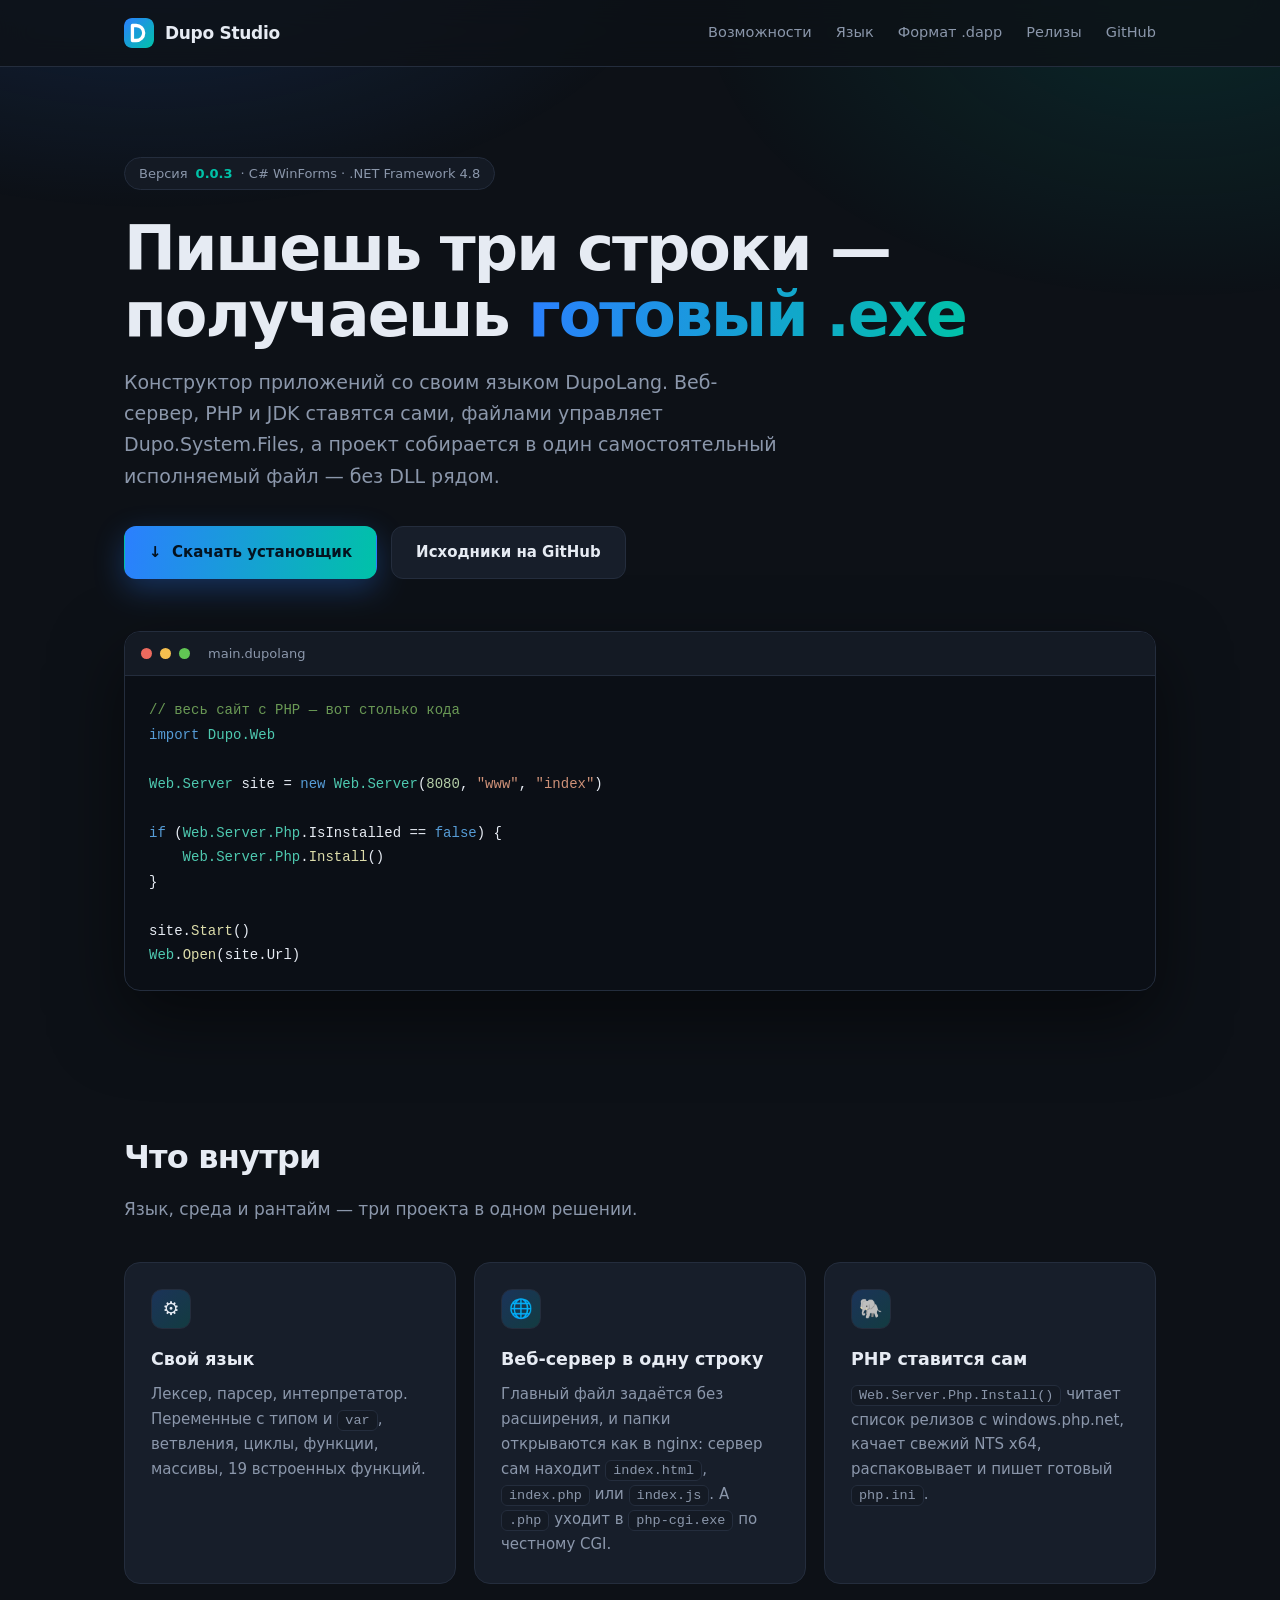
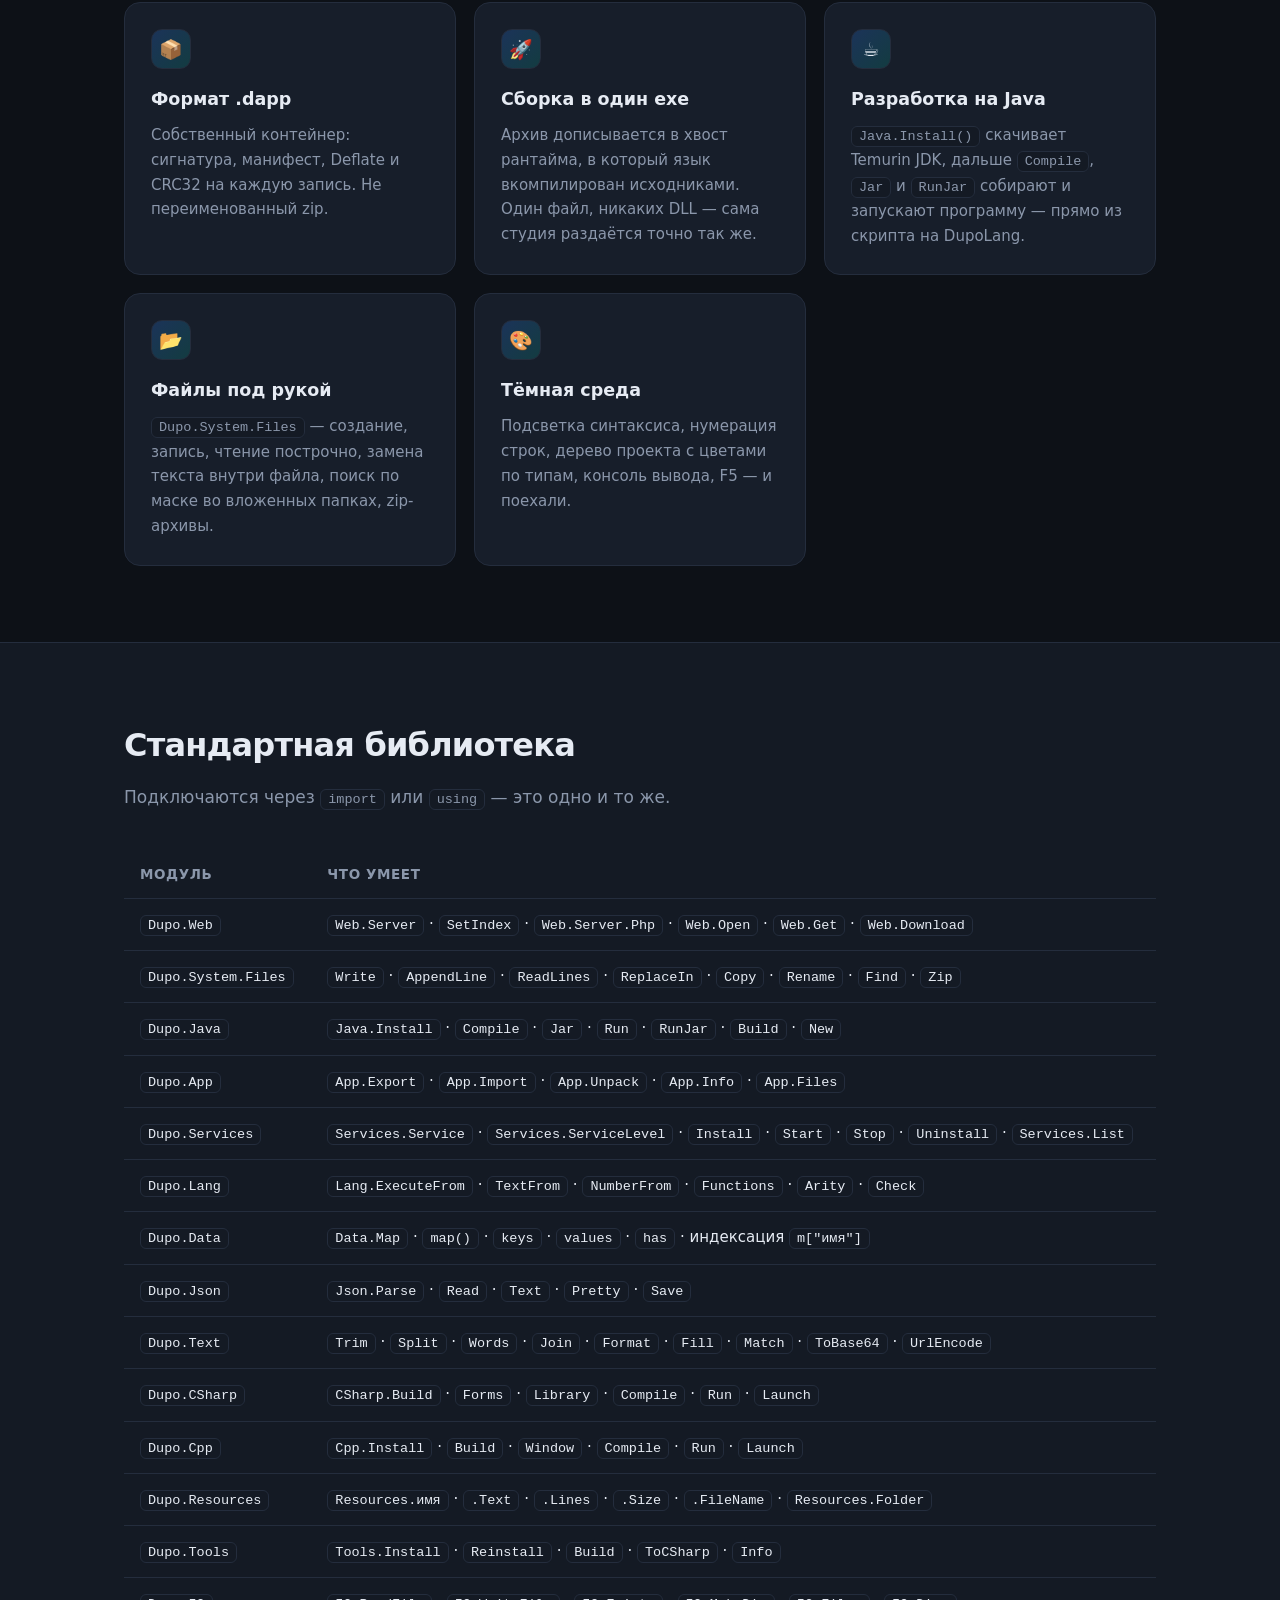
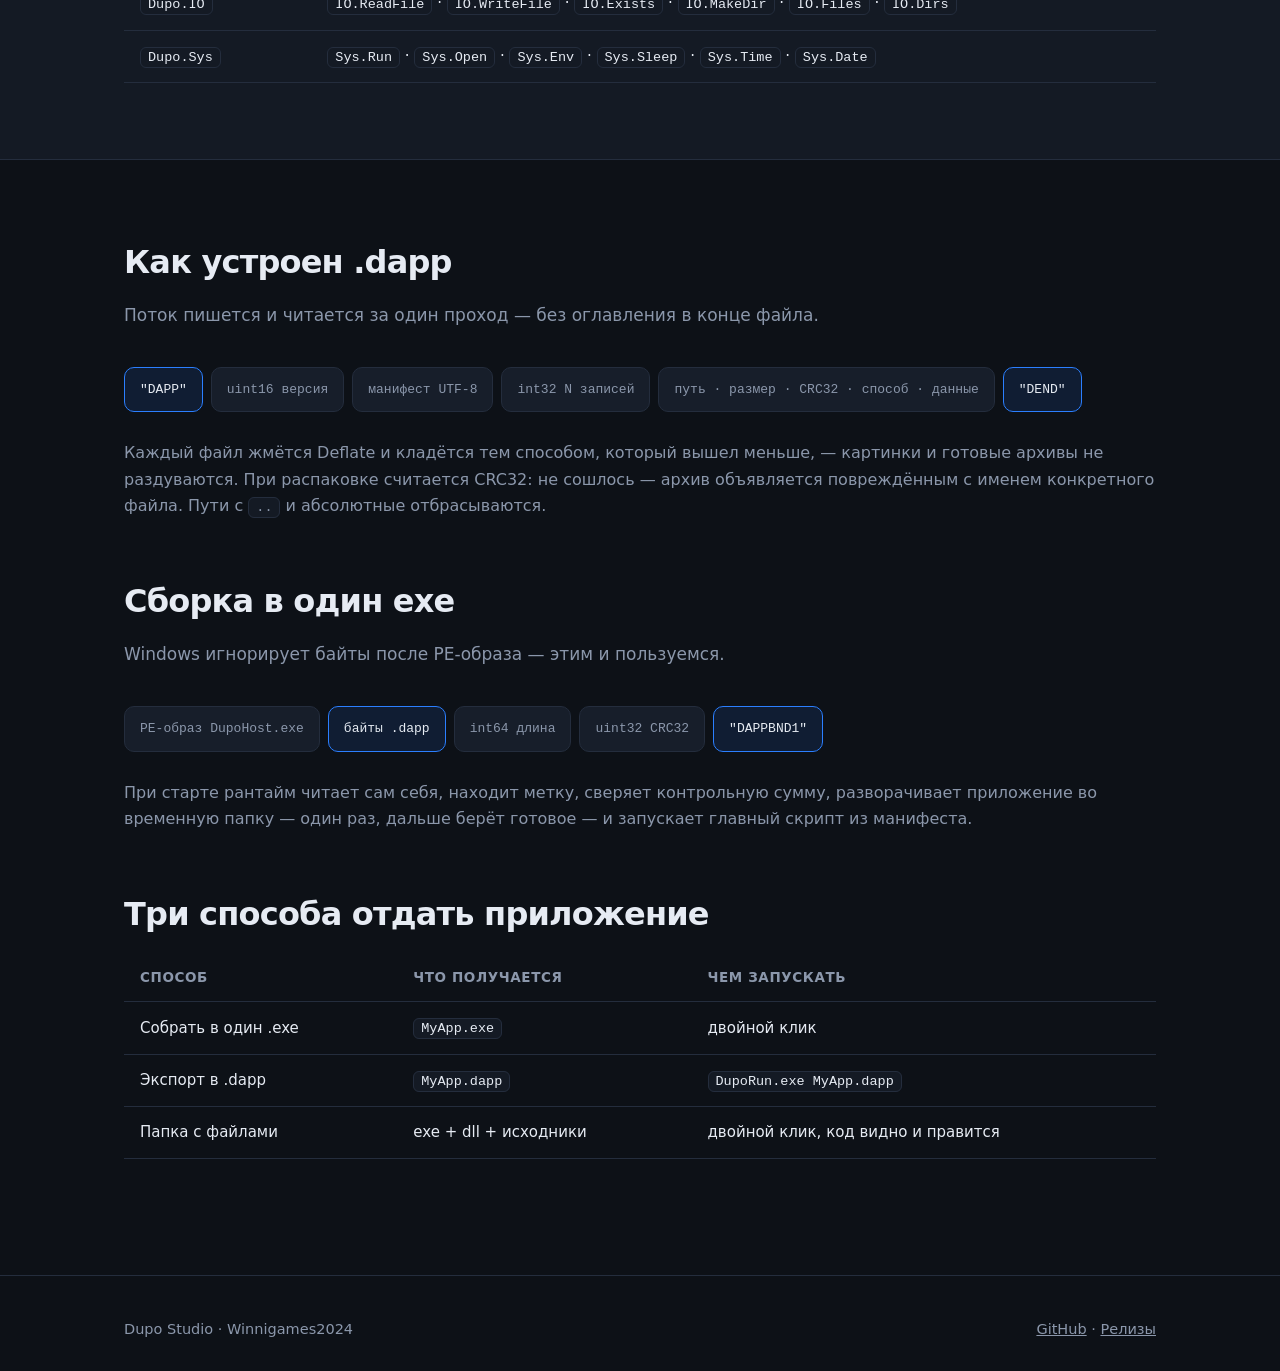
==== docs/index.html @ 5a09fc99 "Версия 0.0.3 Номер поднят во всех проектах, в DupoLang и на сайте, журнал изменений закрыт датой вып" ====
<!DOCTYPE html>
<html lang="ru">
<head>
<meta charset="utf-8">
<meta name="viewport" content="width=device-width, initial-scale=1">
<title>Dupo Studio — конструктор приложений на DupoLang</title>
<meta name="description" content="Dupo Studio — IDE и собственный язык DupoLang: веб-сервер с PHP из коробки, свой формат .dapp и сборка проекта в один exe.">
<link rel="icon" href="assets/logo.svg">
<link rel="stylesheet" href="assets/style.css">
</head>
<body>

<header class="top">
  <div class="wrap">
    <a class="brand" href="index.html" style="text-decoration:none;color:inherit">
      <img src="assets/logo.svg" alt=""> Dupo Studio
    </a>
    <nav>
      <a href="#features">Возможности</a>
      <a href="#lang">Язык</a>
      <a href="#dapp">Формат .dapp</a>
      <a href="releases.html">Релизы</a>
      <a href="https://github.com/Winnigames2024-Original/DupoStudio">GitHub</a>
    </nav>
  </div>
</header>

<div class="hero">
  <div class="wrap">
    <div class="badge">Версия <b>0.0.3</b> · C# WinForms · .NET Framework 4.8</div>
    <h1>Пишешь три строки —<br>получаешь <span class="grad">готовый .exe</span></h1>
    <p class="lead">
      Конструктор приложений со своим языком DupoLang. Веб-сервер, PHP и JDK
      ставятся сами, файлами управляет Dupo.System.Files, а проект собирается
      в один самостоятельный исполняемый файл — без DLL рядом.
    </p>
    <div class="btns">
      <a class="btn primary" href="releases.html">↓&nbsp; Скачать установщик</a>
      <a class="btn ghost" href="https://github.com/Winnigames2024-Original/DupoStudio">Исходники на GitHub</a>
    </div>

    <div class="window">
      <div class="bar">
        <i class="dot r"></i><i class="dot y"></i><i class="dot g"></i>
        <span class="name">main.dupolang</span>
      </div>
<pre><span class="c">// весь сайт с PHP — вот столько кода</span>
<span class="k">import</span> <span class="t">Dupo.Web</span>

<span class="t">Web.Server</span> site = <span class="k">new</span> <span class="t">Web.Server</span>(<span class="n">8080</span>, <span class="s">"www"</span>, <span class="s">"index"</span>)

<span class="k">if</span> (<span class="t">Web.Server.Php</span>.IsInstalled == <span class="k">false</span>) {
    <span class="t">Web.Server.Php</span>.<span class="f">Install</span>()
}

site.<span class="f">Start</span>()
<span class="t">Web</span>.<span class="f">Open</span>(site.Url)</pre>
    </div>
  </div>
</div>

<section id="features">
  <div class="wrap">
    <h2>Что внутри</h2>
    <p class="sub">Язык, среда и рантайм — три проекта в одном решении.</p>

    <div class="grid">
      <div class="card">
        <div class="ico">⚙</div>
        <h3>Свой язык</h3>
        <p>Лексер, парсер, интерпретатор. Переменные с типом и <code>var</code>,
           ветвления, циклы, функции, массивы, 19 встроенных функций.</p>
      </div>
      <div class="card">
        <div class="ico">🌐</div>
        <h3>Веб-сервер в одну строку</h3>
        <p>Главный файл задаётся без расширения, и папки открываются как в nginx:
           сервер сам находит <code>index.html</code>, <code>index.php</code> или
           <code>index.js</code>. А <code>.php</code> уходит в <code>php-cgi.exe</code>
           по честному CGI.</p>
      </div>
      <div class="card">
        <div class="ico">🐘</div>
        <h3>PHP ставится сам</h3>
        <p><code>Web.Server.Php.Install()</code> читает список релизов с windows.php.net,
           качает свежий NTS x64, распаковывает и пишет готовый <code>php.ini</code>.</p>
      </div>
      <div class="card">
        <div class="ico">📦</div>
        <h3>Формат .dapp</h3>
        <p>Собственный контейнер: сигнатура, манифест, Deflate и CRC32 на каждую запись.
           Не переименованный zip.</p>
      </div>
      <div class="card">
        <div class="ico">🚀</div>
        <h3>Сборка в один exe</h3>
        <p>Архив дописывается в хвост рантайма, в который язык вкомпилирован исходниками.
           Один файл, никаких DLL — сама студия раздаётся точно так же.</p>
      </div>
      <div class="card">
        <div class="ico">☕</div>
        <h3>Разработка на Java</h3>
        <p><code>Java.Install()</code> скачивает Temurin JDK, дальше
           <code>Compile</code>, <code>Jar</code> и <code>RunJar</code> собирают
           и запускают программу — прямо из скрипта на DupoLang.</p>
      </div>
      <div class="card">
        <div class="ico">📂</div>
        <h3>Файлы под рукой</h3>
        <p><code>Dupo.System.Files</code> — создание, запись, чтение построчно,
           замена текста внутри файла, поиск по маске во вложенных папках,
           zip-архивы.</p>
      </div>
      <div class="card">
        <div class="ico">🎨</div>
        <h3>Тёмная среда</h3>
        <p>Подсветка синтаксиса, нумерация строк, дерево проекта с цветами по типам,
           консоль вывода, F5 — и поехали.</p>
      </div>
    </div>
  </div>
</section>

<section id="lang" style="background:var(--bg-soft);border-top:1px solid var(--line);border-bottom:1px solid var(--line)">
  <div class="wrap">
    <h2>Стандартная библиотека</h2>
    <p class="sub">Подключаются через <code>import</code> или <code>using</code> — это одно и то же.</p>

    <table>
      <tr><th>Модуль</th><th>Что умеет</th></tr>
      <tr>
        <td><code>Dupo.Web</code></td>
        <td><code>Web.Server</code> · <code>SetIndex</code> · <code>Web.Server.Php</code> · <code>Web.Open</code> ·
            <code>Web.Get</code> · <code>Web.Download</code></td>
      </tr>
      <tr>
        <td><code>Dupo.System.Files</code></td>
        <td><code>Write</code> · <code>AppendLine</code> · <code>ReadLines</code> ·
            <code>ReplaceIn</code> · <code>Copy</code> · <code>Rename</code> ·
            <code>Find</code> · <code>Zip</code></td>
      </tr>
      <tr>
        <td><code>Dupo.Java</code></td>
        <td><code>Java.Install</code> · <code>Compile</code> · <code>Jar</code> ·
            <code>Run</code> · <code>RunJar</code> · <code>Build</code> · <code>New</code></td>
      </tr>
      <tr>
        <td><code>Dupo.App</code></td>
        <td><code>App.Export</code> · <code>App.Import</code> · <code>App.Unpack</code> ·
            <code>App.Info</code> · <code>App.Files</code></td>
      </tr>
      <tr>
        <td><code>Dupo.Services</code></td>
        <td><code>Services.Service</code> · <code>Services.ServiceLevel</code> ·
            <code>Install</code> · <code>Start</code> · <code>Stop</code> ·
            <code>Uninstall</code> · <code>Services.List</code></td>
      </tr>
      <tr>
        <td><code>Dupo.Lang</code></td>
        <td><code>Lang.ExecuteFrom</code> · <code>TextFrom</code> ·
            <code>NumberFrom</code> · <code>Functions</code> · <code>Arity</code> ·
            <code>Check</code></td>
      </tr>
      <tr>
        <td><code>Dupo.Data</code></td>
        <td><code>Data.Map</code> · <code>map()</code> · <code>keys</code> ·
            <code>values</code> · <code>has</code> · индексация <code>m["имя"]</code></td>
      </tr>
      <tr>
        <td><code>Dupo.Json</code></td>
        <td><code>Json.Parse</code> · <code>Read</code> · <code>Text</code> ·
            <code>Pretty</code> · <code>Save</code></td>
      </tr>
      <tr>
        <td><code>Dupo.Text</code></td>
        <td><code>Trim</code> · <code>Split</code> · <code>Words</code> · <code>Join</code> ·
            <code>Format</code> · <code>Fill</code> · <code>Match</code> ·
            <code>ToBase64</code> · <code>UrlEncode</code></td>
      </tr>
      <tr>
        <td><code>Dupo.CSharp</code></td>
        <td><code>CSharp.Build</code> · <code>Forms</code> · <code>Library</code> ·
            <code>Compile</code> · <code>Run</code> · <code>Launch</code></td>
      </tr>
      <tr>
        <td><code>Dupo.Cpp</code></td>
        <td><code>Cpp.Install</code> · <code>Build</code> · <code>Window</code> ·
            <code>Compile</code> · <code>Run</code> · <code>Launch</code></td>
      </tr>
      <tr>
        <td><code>Dupo.Resources</code></td>
        <td><code>Resources.имя</code> · <code>.Text</code> · <code>.Lines</code> ·
            <code>.Size</code> · <code>.FileName</code> · <code>Resources.Folder</code></td>
      </tr>
      <tr>
        <td><code>Dupo.Tools</code></td>
        <td><code>Tools.Install</code> · <code>Reinstall</code> · <code>Build</code> ·
            <code>ToCSharp</code> · <code>Info</code></td>
      </tr>
      <tr>
        <td><code>Dupo.IO</code></td>
        <td><code>IO.ReadFile</code> · <code>IO.WriteFile</code> · <code>IO.Exists</code> ·
            <code>IO.MakeDir</code> · <code>IO.Files</code> · <code>IO.Dirs</code></td>
      </tr>
      <tr>
        <td><code>Dupo.Sys</code></td>
        <td><code>Sys.Run</code> · <code>Sys.Open</code> · <code>Sys.Env</code> ·
            <code>Sys.Sleep</code> · <code>Sys.Time</code> · <code>Sys.Date</code></td>
      </tr>
    </table>
  </div>
</section>

<section id="dapp">
  <div class="wrap">
    <h2>Как устроен .dapp</h2>
    <p class="sub">Поток пишется и читается за один проход — без оглавления в конце файла.</p>

    <div class="bytes">
      <span class="hl">"DAPP"</span>
      <span>uint16 версия</span>
      <span>манифест UTF-8</span>
      <span>int32 N записей</span>
      <span>путь · размер · CRC32 · способ · данные</span>
      <span class="hl">"DEND"</span>
    </div>

    <p style="margin-top:28px;color:var(--dim)">
      Каждый файл жмётся Deflate и кладётся тем способом, который вышел меньше, —
      картинки и готовые архивы не раздуваются. При распаковке считается CRC32:
      не сошлось — архив объявляется повреждённым с именем конкретного файла.
      Пути с <code>..</code> и абсолютные отбрасываются.
    </p>

    <h2 style="margin-top:56px">Сборка в один exe</h2>
    <p class="sub">Windows игнорирует байты после PE-образа — этим и пользуемся.</p>

    <div class="bytes">
      <span>PE-образ DupoHost.exe</span>
      <span class="hl">байты .dapp</span>
      <span>int64 длина</span>
      <span>uint32 CRC32</span>
      <span class="hl">"DAPPBND1"</span>
    </div>

    <p style="margin-top:28px;color:var(--dim)">
      При старте рантайм читает сам себя, находит метку, сверяет контрольную сумму,
      разворачивает приложение во временную папку — один раз, дальше берёт готовое —
      и запускает главный скрипт из манифеста.
    </p>

    <h2 style="margin-top:56px">Три способа отдать приложение</h2>
    <table>
      <tr><th>Способ</th><th>Что получается</th><th>Чем запускать</th></tr>
      <tr><td>Собрать в один .exe</td><td><code>MyApp.exe</code></td><td>двойной клик</td></tr>
      <tr><td>Экспорт в .dapp</td><td><code>MyApp.dapp</code></td><td><code>DupoRun.exe MyApp.dapp</code></td></tr>
      <tr><td>Папка с файлами</td><td>exe + dll + исходники</td><td>двойной клик, код видно и правится</td></tr>
    </table>
  </div>
</section>

<footer>
  <div class="wrap">
    <div>Dupo Studio · Winnigames2024</div>
    <div>
      <a href="https://github.com/Winnigames2024-Original/DupoStudio">GitHub</a> ·
      <a href="releases.html">Релизы</a>
    </div>
  </div>
</footer>

</body>
</html>
---- docs/assets/style.css ----
:root {
  --bg: #0d1117;
  --bg-soft: #141a24;
  --card: #171e2a;
  --line: #242d3d;
  --text: #e6ebf3;
  --dim: #8b97ab;
  --accent: #2b7fff;
  --accent2: #00c2a8;
  --warn: #dcb464;
  --ok: #6abe78;
  --radius: 16px;
}

* { box-sizing: border-box; }

html { scroll-behavior: smooth; }

body {
  margin: 0;
  background: var(--bg);
  color: var(--text);
  font-family: "Inter", "Segoe UI", system-ui, -apple-system, sans-serif;
  font-size: 16px;
  line-height: 1.65;
  -webkit-font-smoothing: antialiased;
}

body::before {
  content: "";
  position: fixed;
  inset: 0;
  background:
    radial-gradient(900px 500px at 12% -10%, rgba(43,127,255,.18), transparent 60%),
    radial-gradient(800px 500px at 92% 0%, rgba(0,194,168,.13), transparent 60%);
  pointer-events: none;
  z-index: 0;
}

.wrap { position: relative; z-index: 1; max-width: 1080px; margin: 0 auto; padding: 0 24px; }

/* ---------- шапка ---------- */

header.top {
  position: sticky; top: 0; z-index: 10;
  backdrop-filter: blur(14px);
  background: rgba(13,17,23,.78);
  border-bottom: 1px solid var(--line);
}
.top .wrap { display: flex; align-items: center; gap: 28px; height: 66px; }
.brand { display: flex; align-items: center; gap: 11px; font-weight: 700; letter-spacing: -.3px; font-size: 17px; }
.brand img { width: 30px; height: 30px; border-radius: 8px; }
.top nav { margin-left: auto; display: flex; gap: 24px; flex-wrap: wrap; }
.top nav a { color: var(--dim); text-decoration: none; font-size: 14.5px; transition: color .15s; }
.top nav a:hover, .top nav a.active { color: var(--text); }

/* ---------- герой ---------- */

.hero { padding: 90px 0 64px; }
.badge {
  display: inline-flex; align-items: center; gap: 8px;
  padding: 5px 14px; border-radius: 999px;
  border: 1px solid var(--line); background: var(--bg-soft);
  font-size: 13px; color: var(--dim); margin-bottom: 26px;
}
.badge b { color: var(--accent2); font-weight: 600; }
h1 {
  font-size: clamp(38px, 6vw, 62px); line-height: 1.05;
  margin: 0 0 20px; letter-spacing: -2px; font-weight: 800;
}
h1 .grad {
  background: linear-gradient(100deg, var(--accent), var(--accent2));
  -webkit-background-clip: text; background-clip: text; color: transparent;
}
.lead { font-size: 19px; color: var(--dim); max-width: 660px; margin: 0 0 34px; }

.btns { display: flex; gap: 14px; flex-wrap: wrap; }
.btn {
  display: inline-flex; align-items: center; gap: 9px;
  padding: 13px 24px; border-radius: 12px;
  font-weight: 600; font-size: 15px; text-decoration: none;
  border: 1px solid transparent; transition: transform .12s, box-shadow .2s, background .2s;
}
.btn.primary {
  background: linear-gradient(100deg, var(--accent), var(--accent2));
  color: #04121f; box-shadow: 0 10px 30px rgba(43,127,255,.3);
}
.btn.primary:hover { transform: translateY(-2px); box-shadow: 0 14px 38px rgba(43,127,255,.42); }
.btn.ghost { background: var(--card); border-color: var(--line); color: var(--text); }
.btn.ghost:hover { border-color: var(--accent); }

/* ---------- окно кода ---------- */

.window {
  margin-top: 52px; border: 1px solid var(--line); border-radius: var(--radius);
  overflow: hidden; background: #0b0f16; box-shadow: 0 28px 70px rgba(0,0,0,.5);
}
.window .bar {
  display: flex; align-items: center; gap: 8px;
  padding: 11px 16px; background: var(--bg-soft); border-bottom: 1px solid var(--line);
}
.dot { width: 11px; height: 11px; border-radius: 50%; }
.dot.r { background: #ec6a5e; } .dot.y { background: #f4bf4f; } .dot.g { background: #61c554; }
.window .name { margin-left: 10px; font-size: 13px; color: var(--dim); }
.window pre {
  margin: 0; padding: 22px 24px; overflow-x: auto;
  font-family: "JetBrains Mono", Consolas, monospace; font-size: 14px; line-height: 1.75;
}
.k { color: #569cd6; } .t { color: #4ec9b0; } .s { color: #ce9178; }
.n { color: #b5cea8; } .c { color: #6a9955; } .f { color: #dcdcaa; }

/* ---------- секции ---------- */

section { padding: 76px 0; }
section > .wrap > h2 {
  font-size: 32px; letter-spacing: -.8px; margin: 0 0 12px; font-weight: 750;
}
.sub { color: var(--dim); margin: 0 0 38px; font-size: 17px; }

.grid { display: grid; grid-template-columns: repeat(auto-fit, minmax(280px, 1fr)); gap: 18px; }
.card {
  background: var(--card); border: 1px solid var(--line); border-radius: var(--radius);
  padding: 26px; transition: border-color .2s, transform .15s;
}
.card:hover { border-color: var(--accent); transform: translateY(-3px); }
.card h3 { margin: 0 0 9px; font-size: 17.5px; font-weight: 650; }
.card p { margin: 0; color: var(--dim); font-size: 15px; }
.card .ico {
  width: 40px; height: 40px; border-radius: 11px; margin-bottom: 16px;
  display: grid; place-items: center; font-size: 19px;
  background: linear-gradient(135deg, rgba(43,127,255,.22), rgba(0,194,168,.18));
  border: 1px solid var(--line);
}

table { width: 100%; border-collapse: collapse; font-size: 15px; }
th, td { text-align: left; padding: 13px 16px; border-bottom: 1px solid var(--line); }
th { color: var(--dim); font-weight: 600; font-size: 13.5px; text-transform: uppercase; letter-spacing: .6px; }
td code, p code, li code {
  background: var(--bg-soft); border: 1px solid var(--line);
  padding: 2px 7px; border-radius: 6px; font-size: 13.5px;
  font-family: "JetBrains Mono", Consolas, monospace;
}

.bytes {
  display: flex; flex-wrap: wrap; gap: 8px; margin: 26px 0 0;
  font-family: "JetBrains Mono", Consolas, monospace; font-size: 13px;
}
.bytes span {
  padding: 11px 15px; border-radius: 10px;
  border: 1px solid var(--line); background: var(--card); color: var(--dim);
}
.bytes span.hl { border-color: var(--accent); color: var(--text); background: rgba(43,127,255,.12); }

/* ---------- релизы ---------- */

.rel {
  background: var(--card); border: 1px solid var(--line);
  border-radius: var(--radius); padding: 28px; margin-bottom: 20px;
}
.rel.latest { border-color: var(--accent); box-shadow: 0 0 0 1px rgba(43,127,255,.25), 0 20px 50px rgba(43,127,255,.1); }
.rel-head { display: flex; align-items: center; gap: 14px; flex-wrap: wrap; margin-bottom: 8px; }
.rel-head h3 { margin: 0; font-size: 23px; letter-spacing: -.5px; }
.tag {
  font-size: 12px; padding: 3px 11px; border-radius: 999px;
  border: 1px solid var(--line); color: var(--dim);
}
.tag.new { background: linear-gradient(100deg, var(--accent), var(--accent2)); color: #04121f; border: 0; font-weight: 650; }
.rel .date { color: var(--dim); font-size: 14px; margin: 0 0 18px; }
.rel ul { margin: 0 0 22px; padding-left: 20px; color: var(--dim); }
.rel ul li { margin-bottom: 7px; }
.rel ul li b { color: var(--text); font-weight: 600; }

.assets { display: grid; gap: 10px; }
.asset {
  display: flex; align-items: center; gap: 14px;
  padding: 13px 17px; border-radius: 11px;
  border: 1px solid var(--line); background: var(--bg-soft);
  text-decoration: none; color: var(--text); transition: border-color .15s, background .15s;
}
.asset:hover { border-color: var(--accent2); background: #182230; }
.asset .ic { font-size: 17px; }
.asset .nm { font-weight: 600; font-size: 14.5px; }
.asset .meta { margin-left: auto; color: var(--dim); font-size: 13px; }

.note {
  border-left: 3px solid var(--accent); background: var(--bg-soft);
  padding: 16px 20px; border-radius: 0 12px 12px 0; color: var(--dim); font-size: 15px;
}

footer {
  border-top: 1px solid var(--line); padding: 42px 0; margin-top: 40px;
  color: var(--dim); font-size: 14.5px;
}
footer .wrap { display: flex; justify-content: space-between; gap: 18px; flex-wrap: wrap; }
footer a { color: var(--dim); }

@media (max-width: 640px) {
  .hero { padding: 54px 0 40px; }
  section { padding: 54px 0; }
  .top nav { display: none; }
}
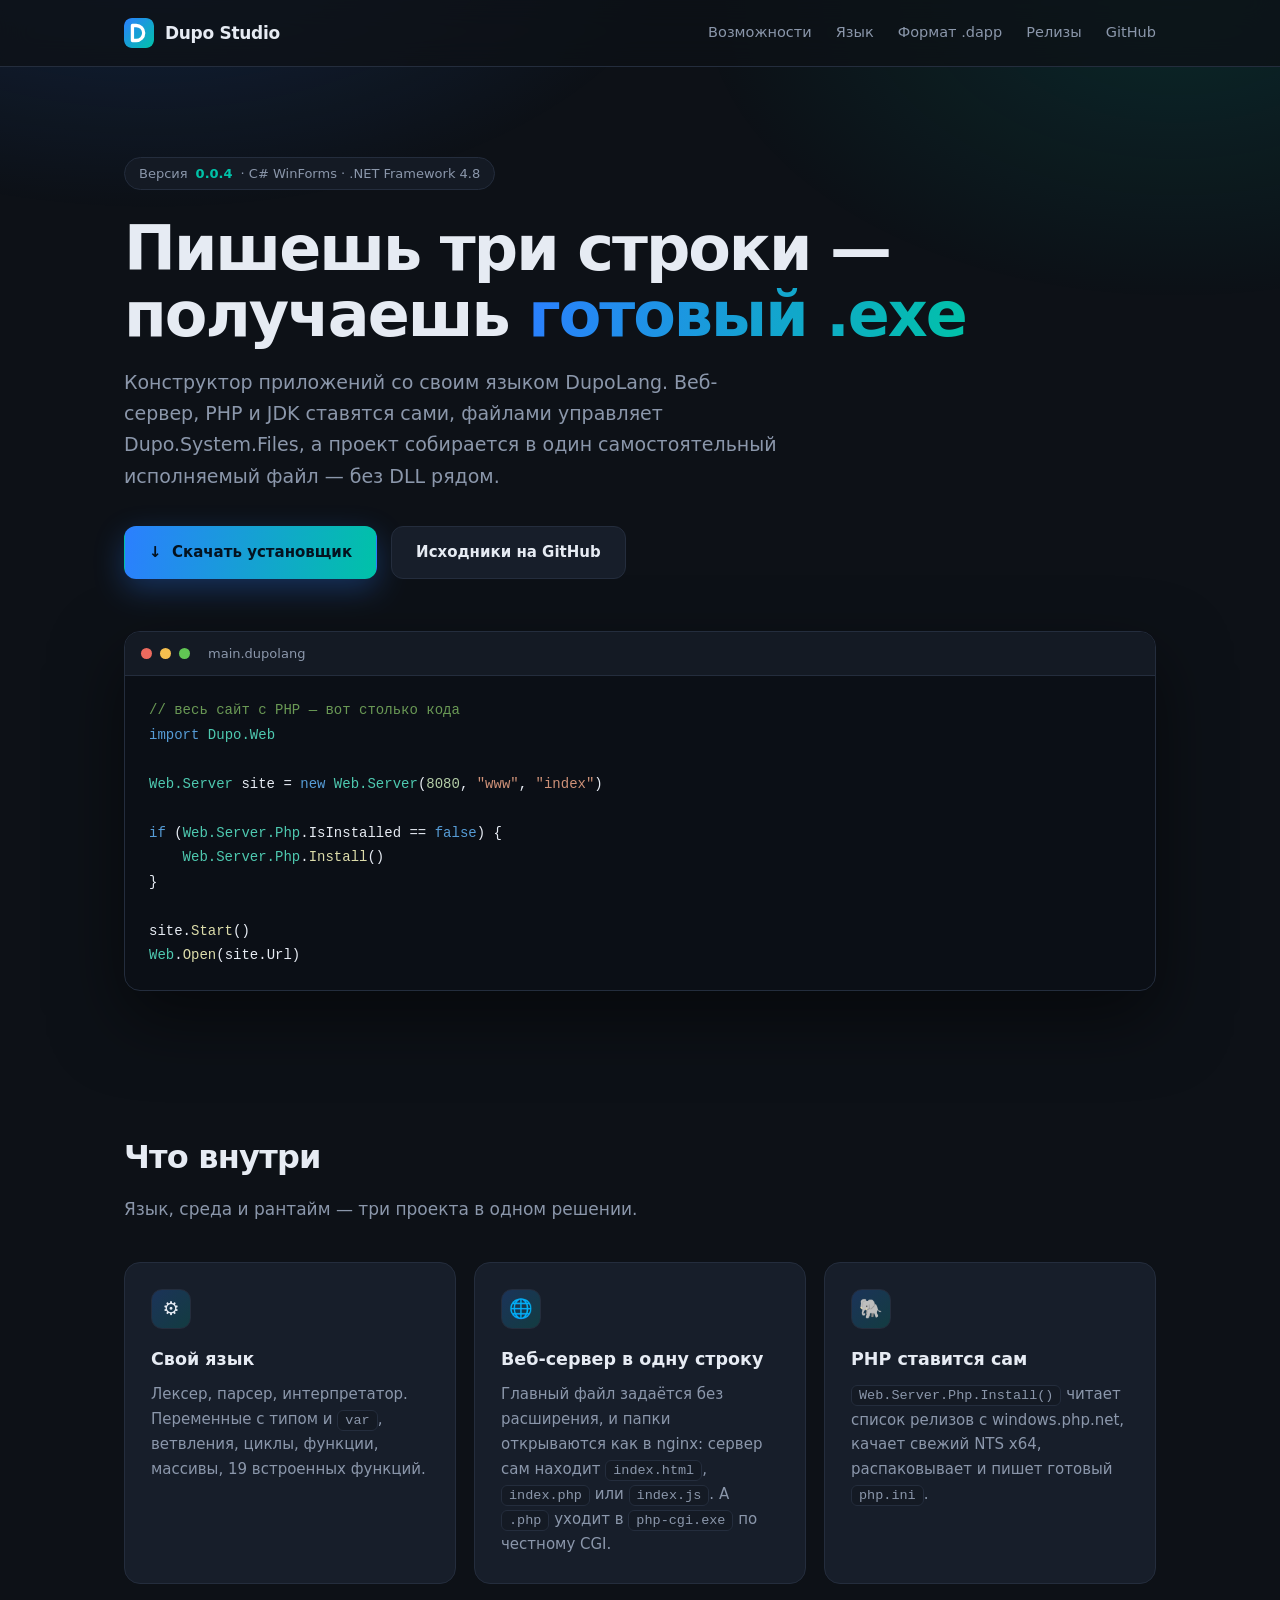
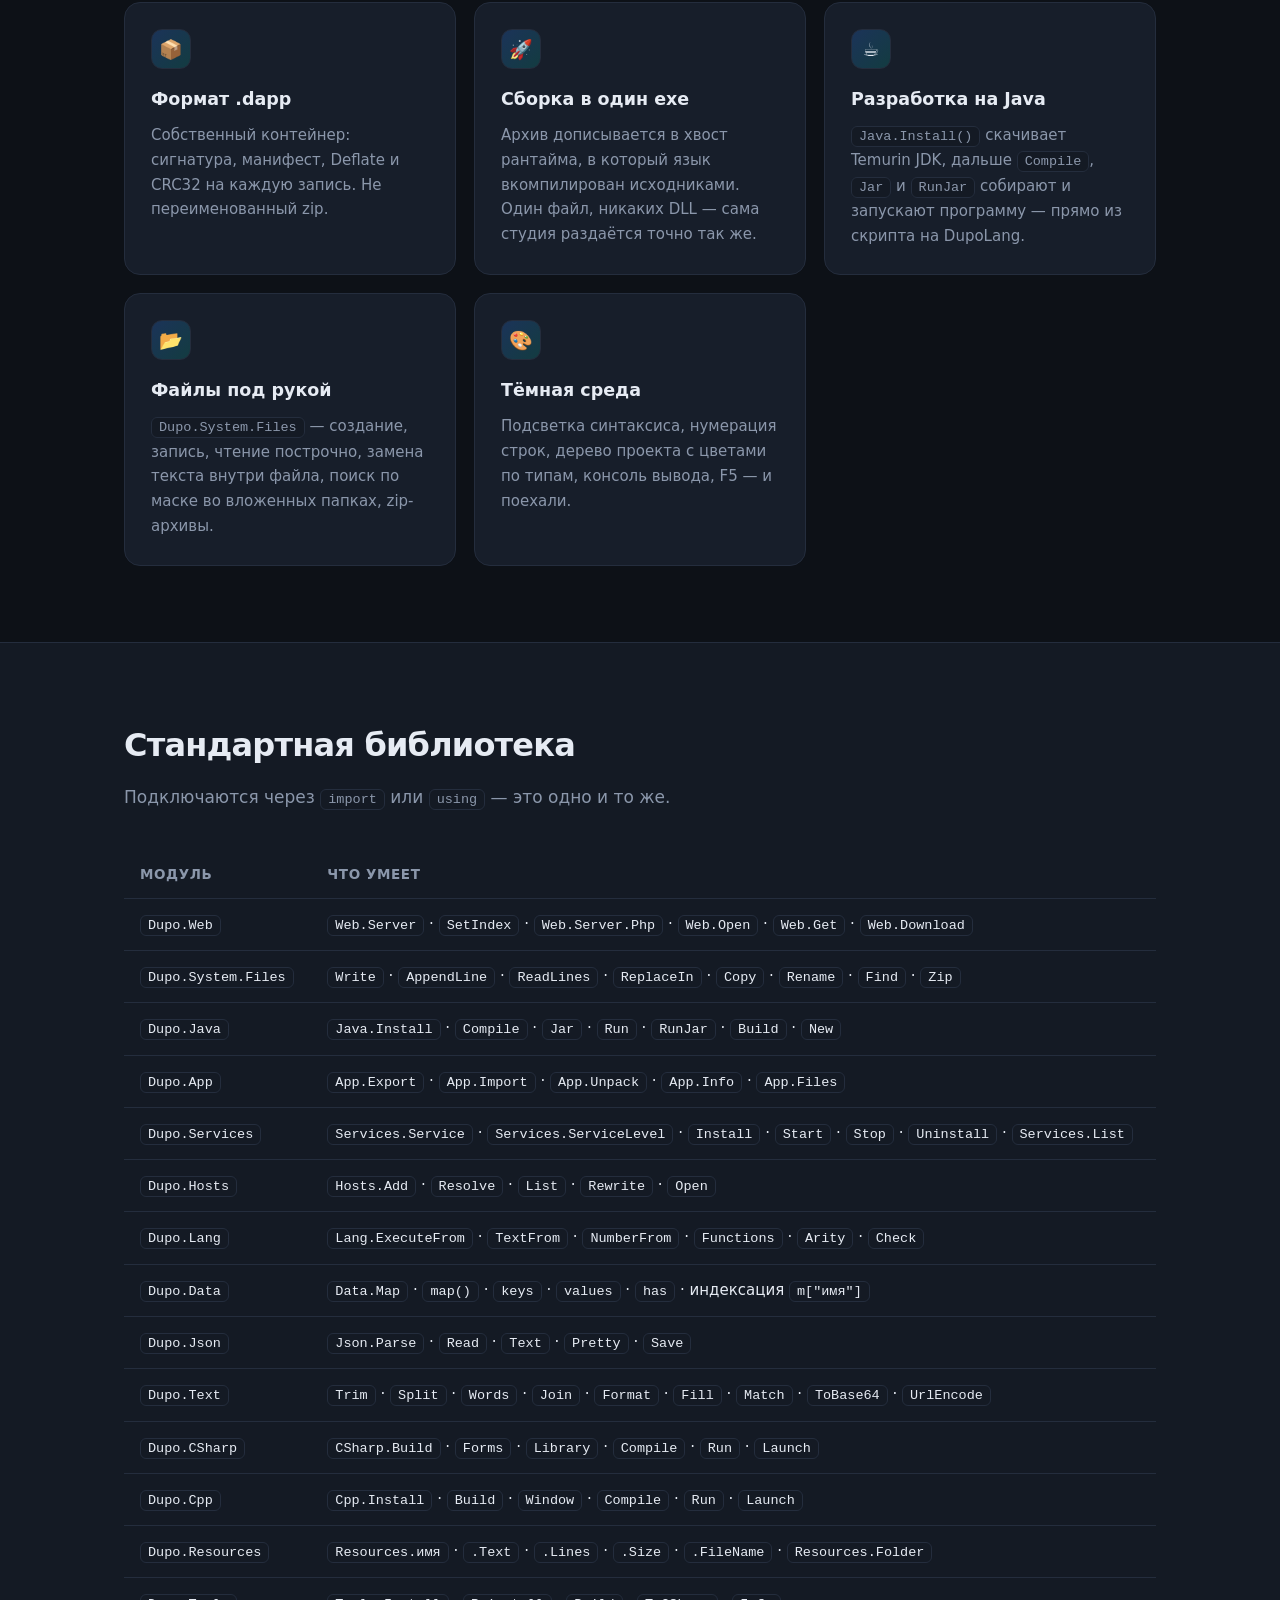
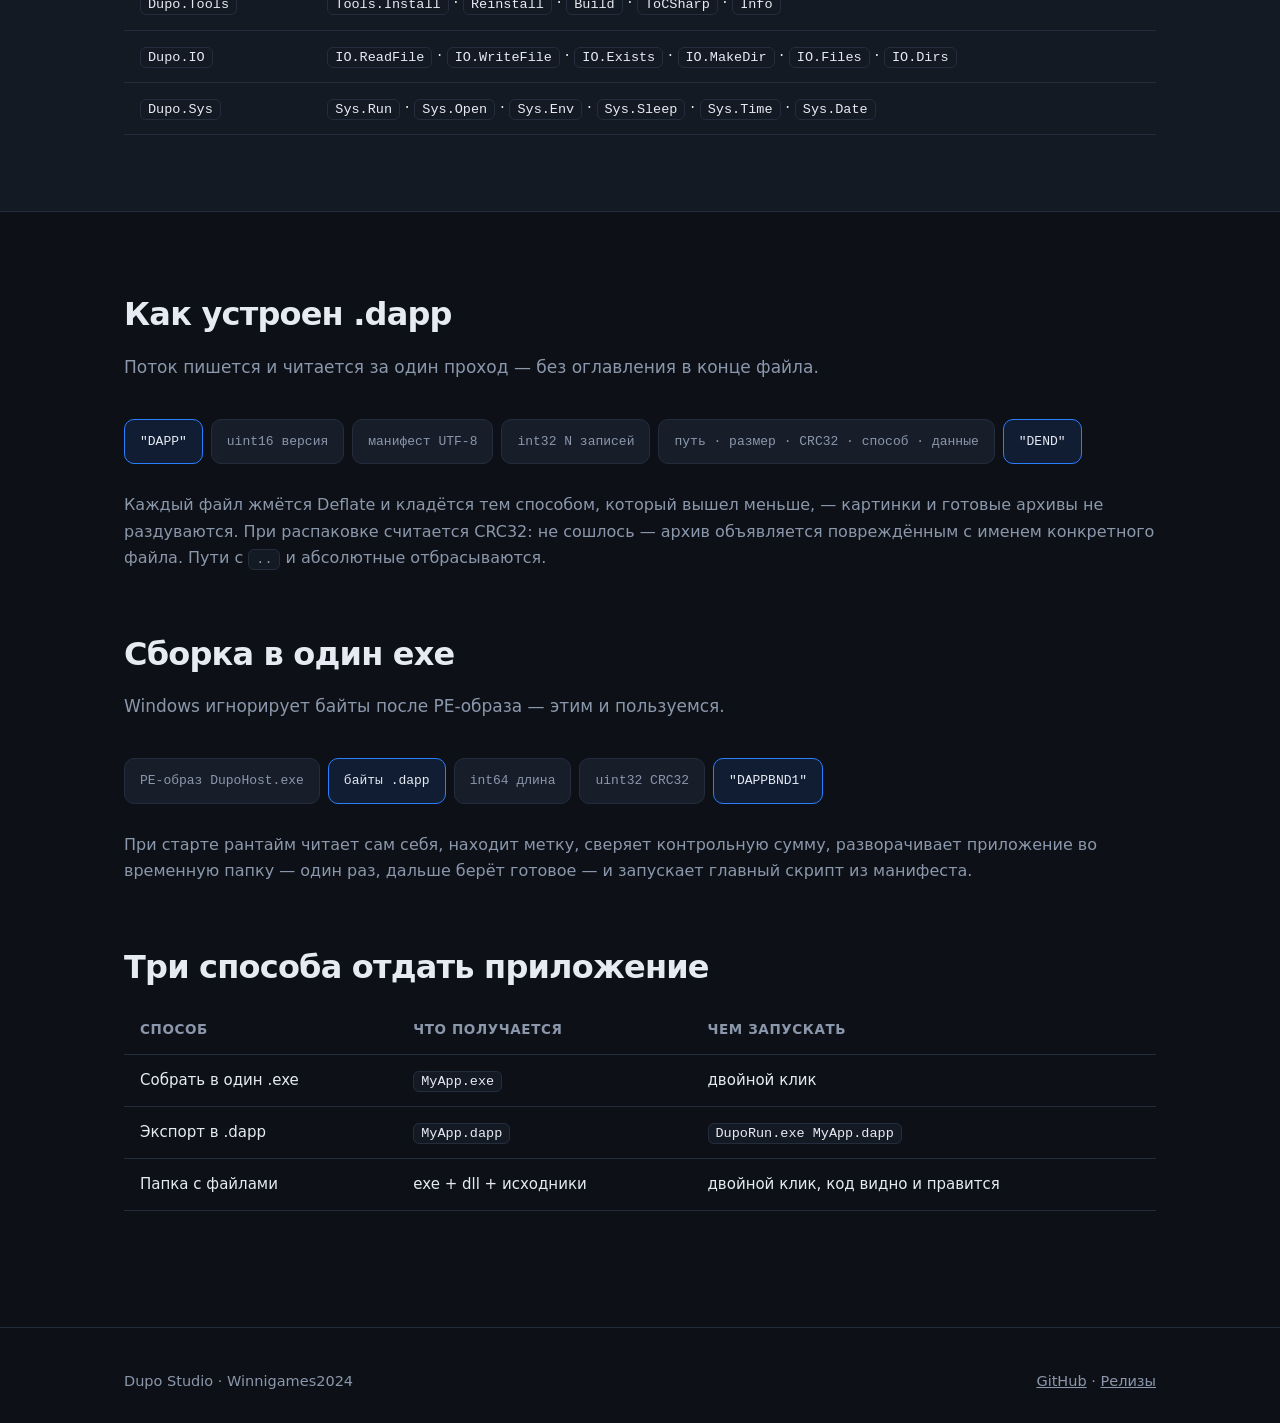
==== commit be04bbdb: "Свой файл имён, запуск как в VS, библиотеки в панели и Ollama Своя замена HOSTS: %TEMP%\dupo-Dupo\ho" ====
--- a/docs/index.html
+++ b/docs/index.html
@@ -12,14 +12,14 @@
 
 <header class="top">
   <div class="wrap">
-    <a class="brand" href="index.html" style="text-decoration:none;color:inherit">
+    <a class="brand" href="./" style="text-decoration:none;color:inherit">
       <img src="assets/logo.svg" alt=""> Dupo Studio
     </a>
     <nav>
       <a href="#features">Возможности</a>
       <a href="#lang">Язык</a>
       <a href="#dapp">Формат .dapp</a>
-      <a href="releases.html">Релизы</a>
+      <a href="releases/">Релизы</a>
       <a href="https://github.com/Winnigames2024-Original/DupoStudio">GitHub</a>
     </nav>
   </div>
@@ -27,7 +27,7 @@
 
 <div class="hero">
   <div class="wrap">
-    <div class="badge">Версия <b>0.0.3</b> · C# WinForms · .NET Framework 4.8</div>
+    <div class="badge">Версия <b>0.0.4</b> · C# WinForms · .NET Framework 4.8</div>
     <h1>Пишешь три строки —<br>получаешь <span class="grad">готовый .exe</span></h1>
     <p class="lead">
       Конструктор приложений со своим языком DupoLang. Веб-сервер, PHP и JDK
@@ -35,7 +35,7 @@
       в один самостоятельный исполняемый файл — без DLL рядом.
     </p>
     <div class="btns">
-      <a class="btn primary" href="releases.html">↓&nbsp; Скачать установщик</a>
+      <a class="btn primary" href="releases/">↓&nbsp; Скачать установщик</a>
       <a class="btn ghost" href="https://github.com/Winnigames2024-Original/DupoStudio">Исходники на GitHub</a>
     </div>
 
@@ -154,6 +154,11 @@
         <td><code>Services.Service</code> · <code>Services.ServiceLevel</code> ·
             <code>Install</code> · <code>Start</code> · <code>Stop</code> ·
             <code>Uninstall</code> · <code>Services.List</code></td>
+      </tr>
+      <tr>
+        <td><code>Dupo.Hosts</code></td>
+        <td><code>Hosts.Add</code> · <code>Resolve</code> · <code>List</code> ·
+            <code>Rewrite</code> · <code>Open</code></td>
       </tr>
       <tr>
         <td><code>Dupo.Lang</code></td>
@@ -264,7 +269,7 @@
     <div>Dupo Studio · Winnigames2024</div>
     <div>
       <a href="https://github.com/Winnigames2024-Original/DupoStudio">GitHub</a> ·
-      <a href="releases.html">Релизы</a>
+      <a href="releases/">Релизы</a>
     </div>
   </div>
 </footer>
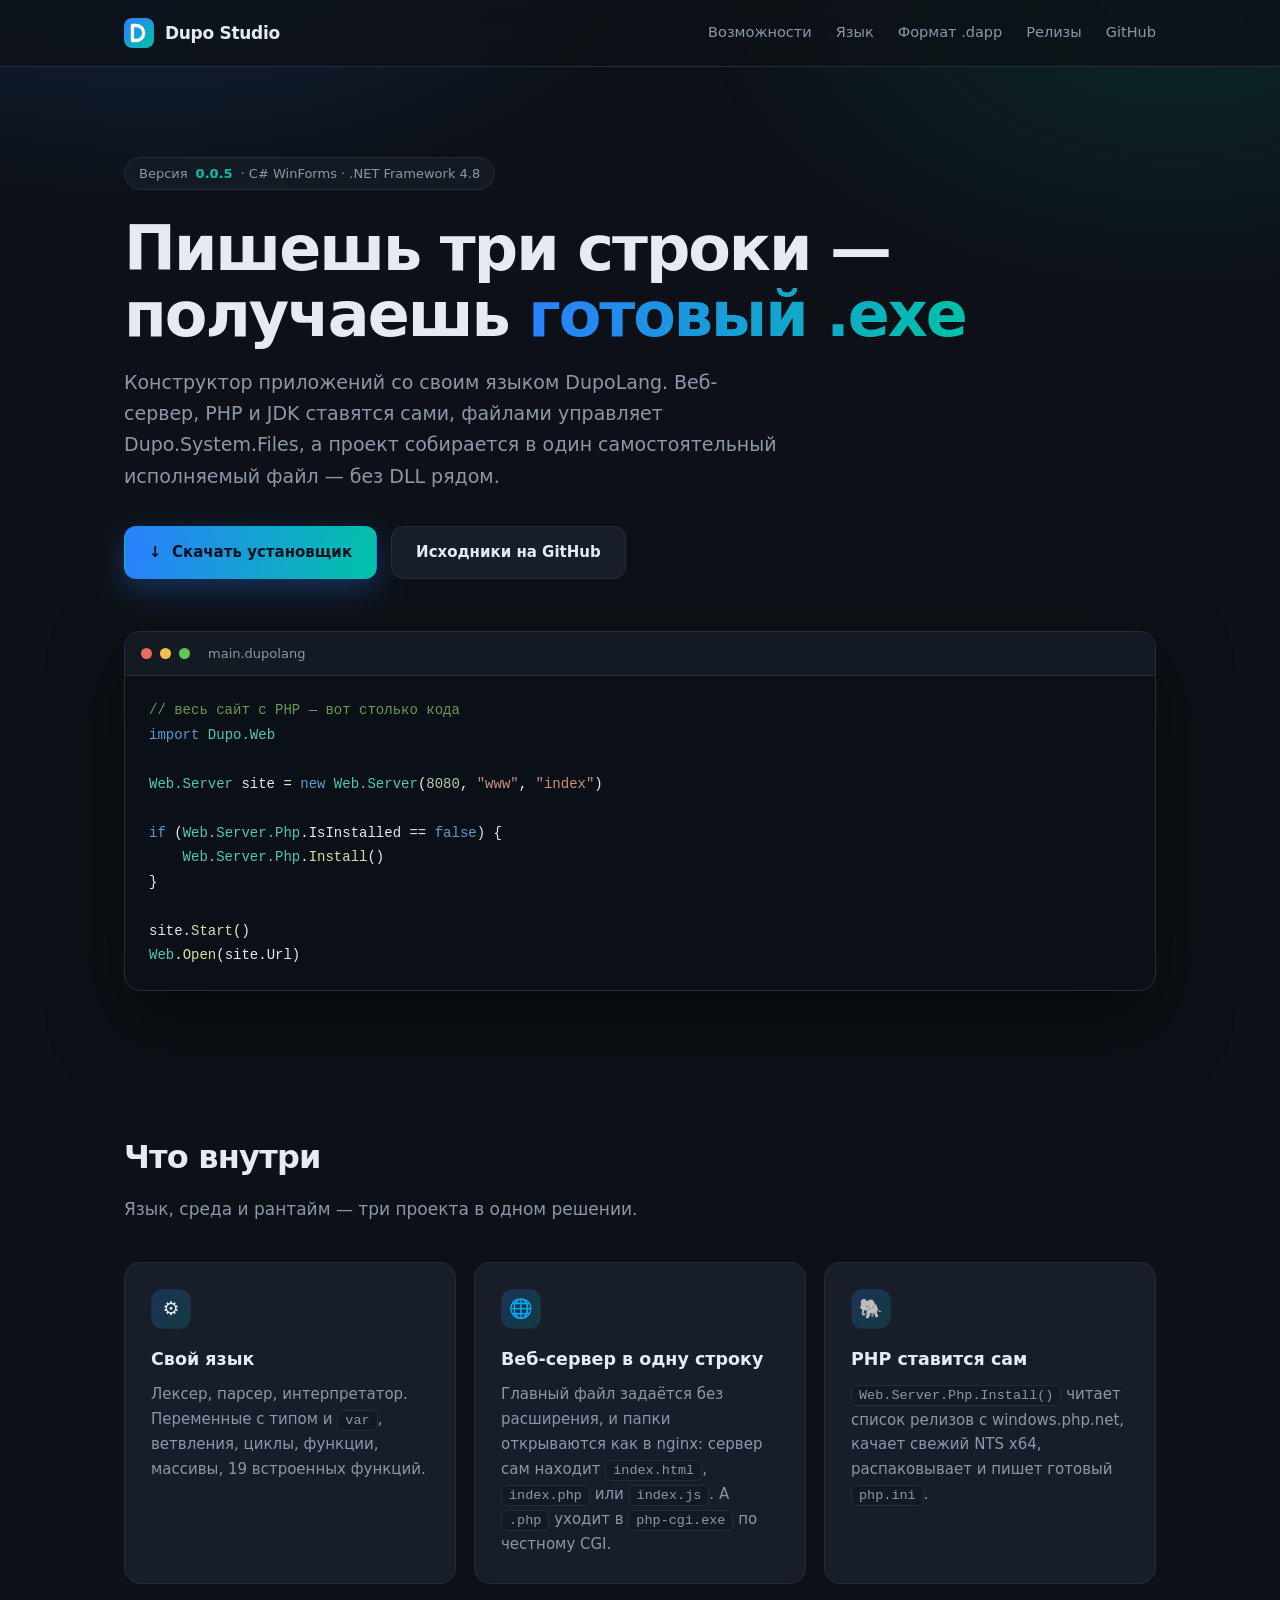
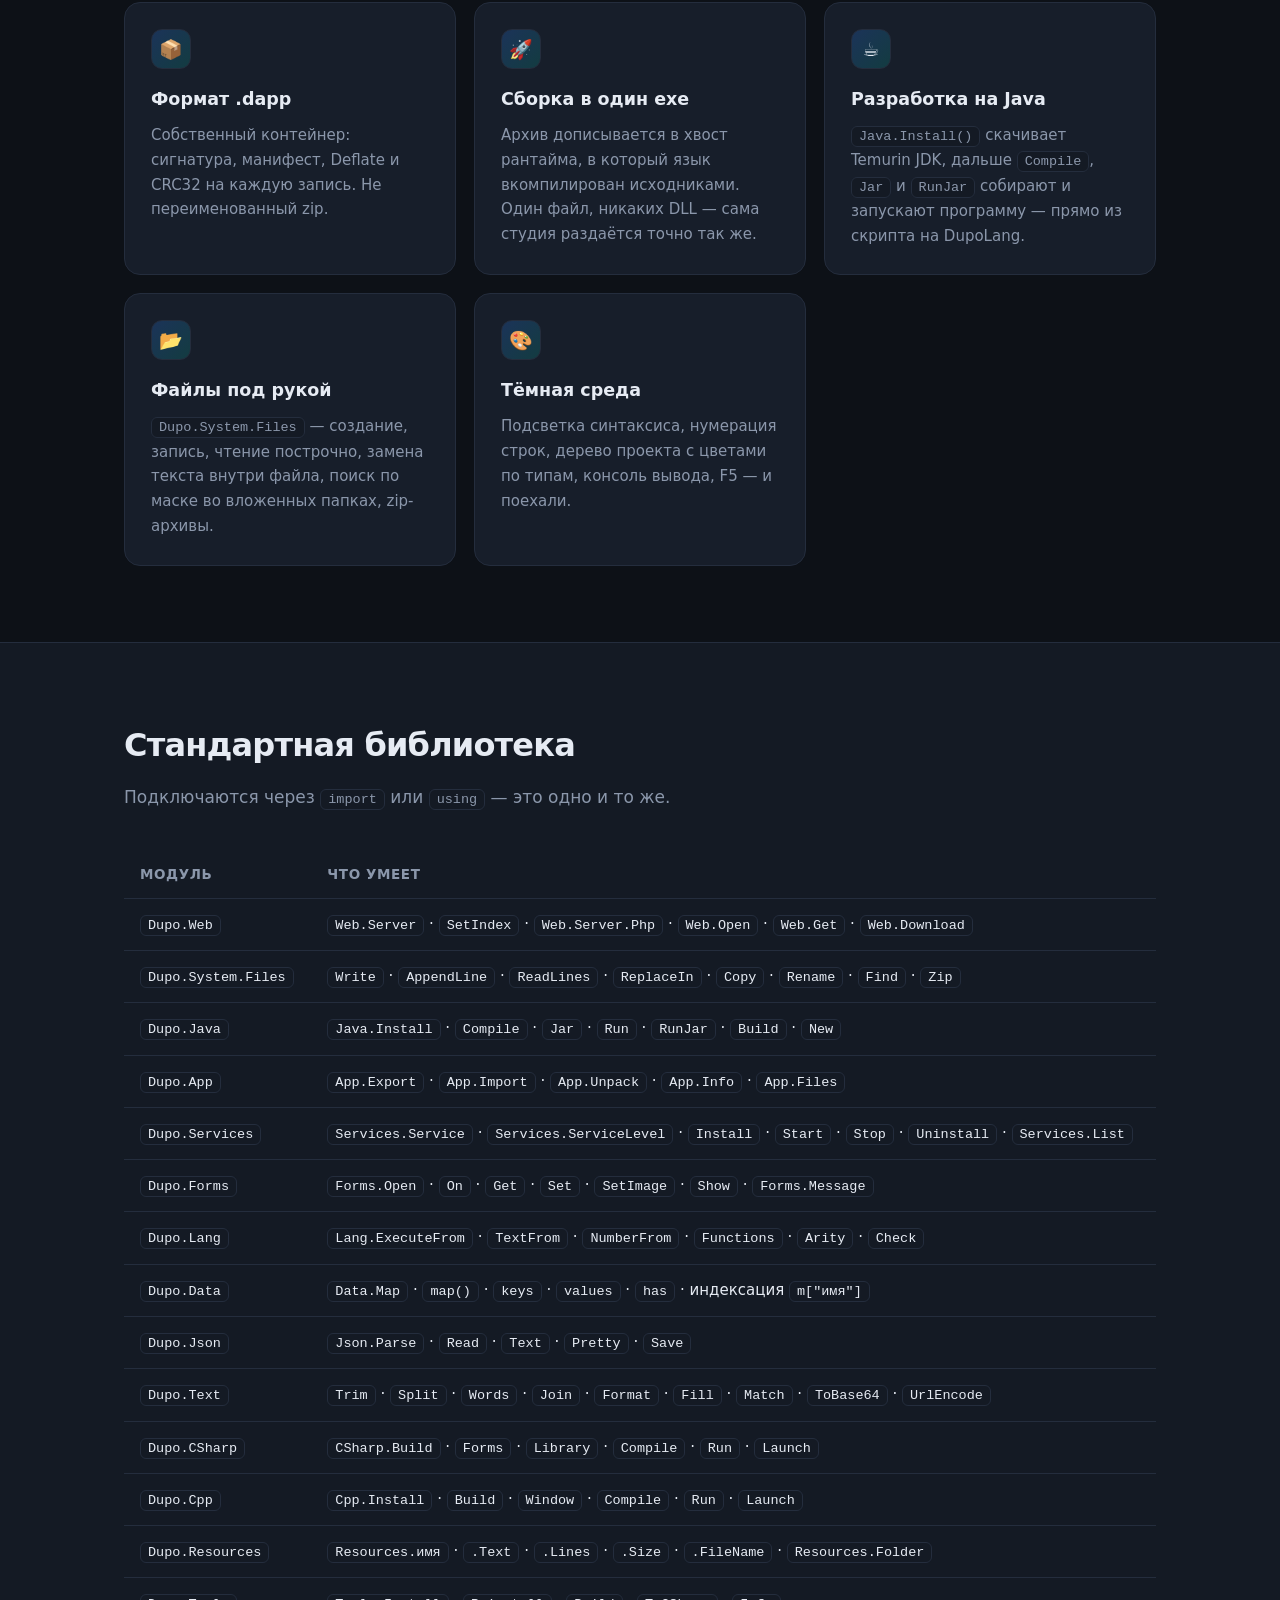
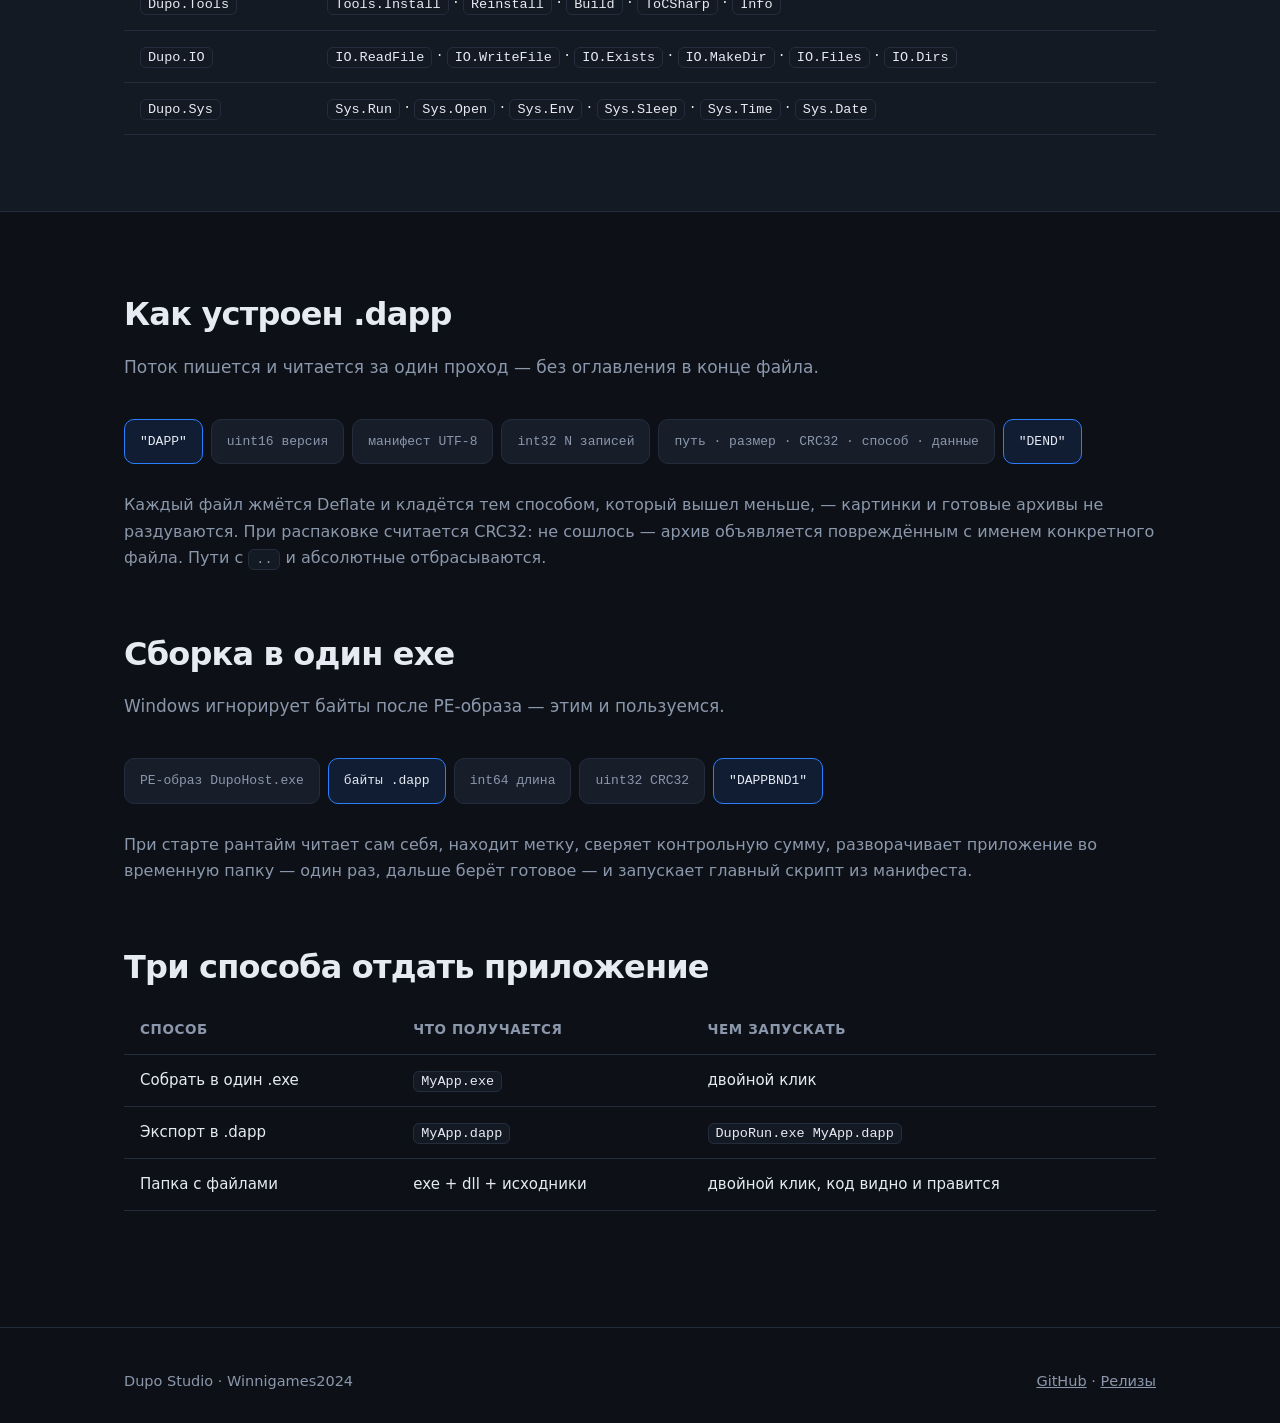
==== commit 1ef6414b: "Помощник правит файлы, окна на DupoLang, assets и установка Ollama Помощник теперь не только отвечае" ====
--- a/docs/index.html
+++ b/docs/index.html
@@ -27,7 +27,7 @@
 
 <div class="hero">
   <div class="wrap">
-    <div class="badge">Версия <b>0.0.4</b> · C# WinForms · .NET Framework 4.8</div>
+    <div class="badge">Версия <b>0.0.5</b> · C# WinForms · .NET Framework 4.8</div>
     <h1>Пишешь три строки —<br>получаешь <span class="grad">готовый .exe</span></h1>
     <p class="lead">
       Конструктор приложений со своим языком DupoLang. Веб-сервер, PHP и JDK
@@ -156,9 +156,10 @@
             <code>Uninstall</code> · <code>Services.List</code></td>
       </tr>
       <tr>
-        <td><code>Dupo.Hosts</code></td>
-        <td><code>Hosts.Add</code> · <code>Resolve</code> · <code>List</code> ·
-            <code>Rewrite</code> · <code>Open</code></td>
+        <td><code>Dupo.Forms</code></td>
+        <td><code>Forms.Open</code> · <code>On</code> · <code>Get</code> ·
+            <code>Set</code> · <code>SetImage</code> · <code>Show</code> ·
+            <code>Forms.Message</code></td>
       </tr>
       <tr>
         <td><code>Dupo.Lang</code></td>
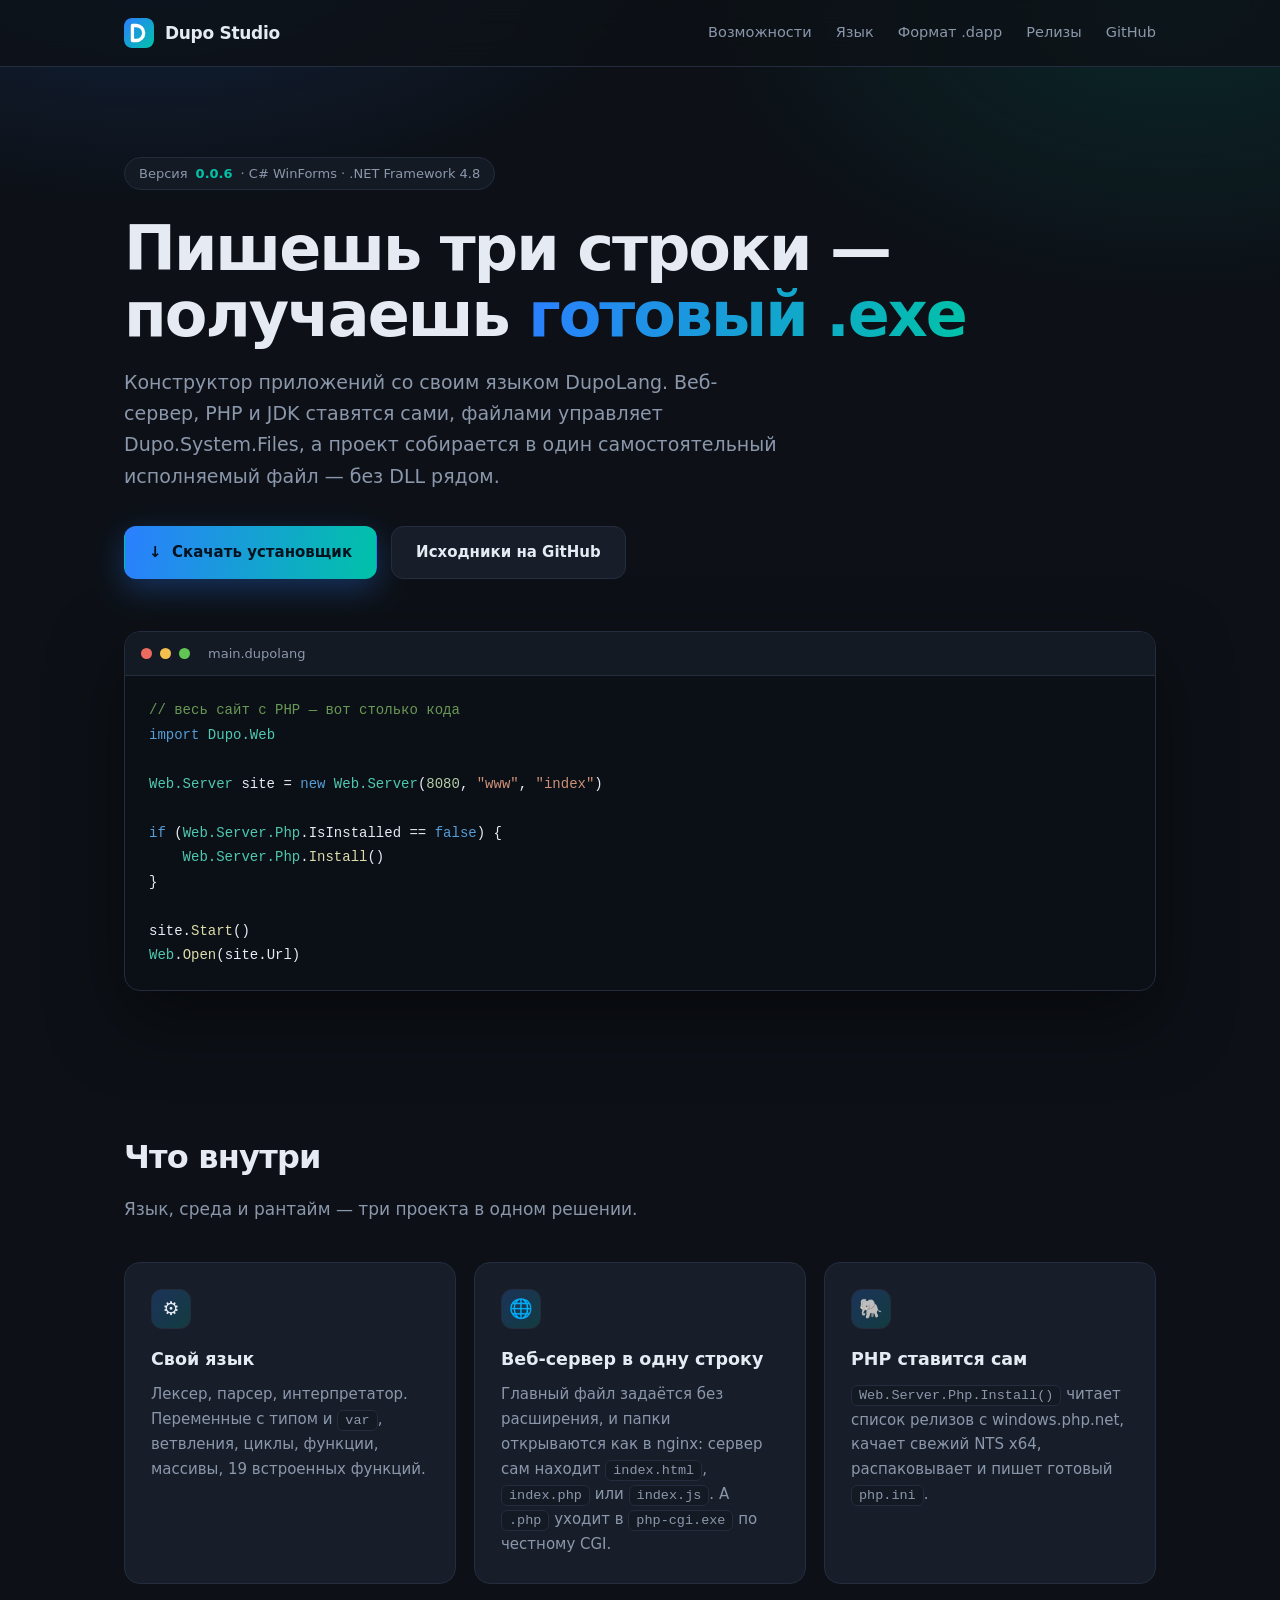
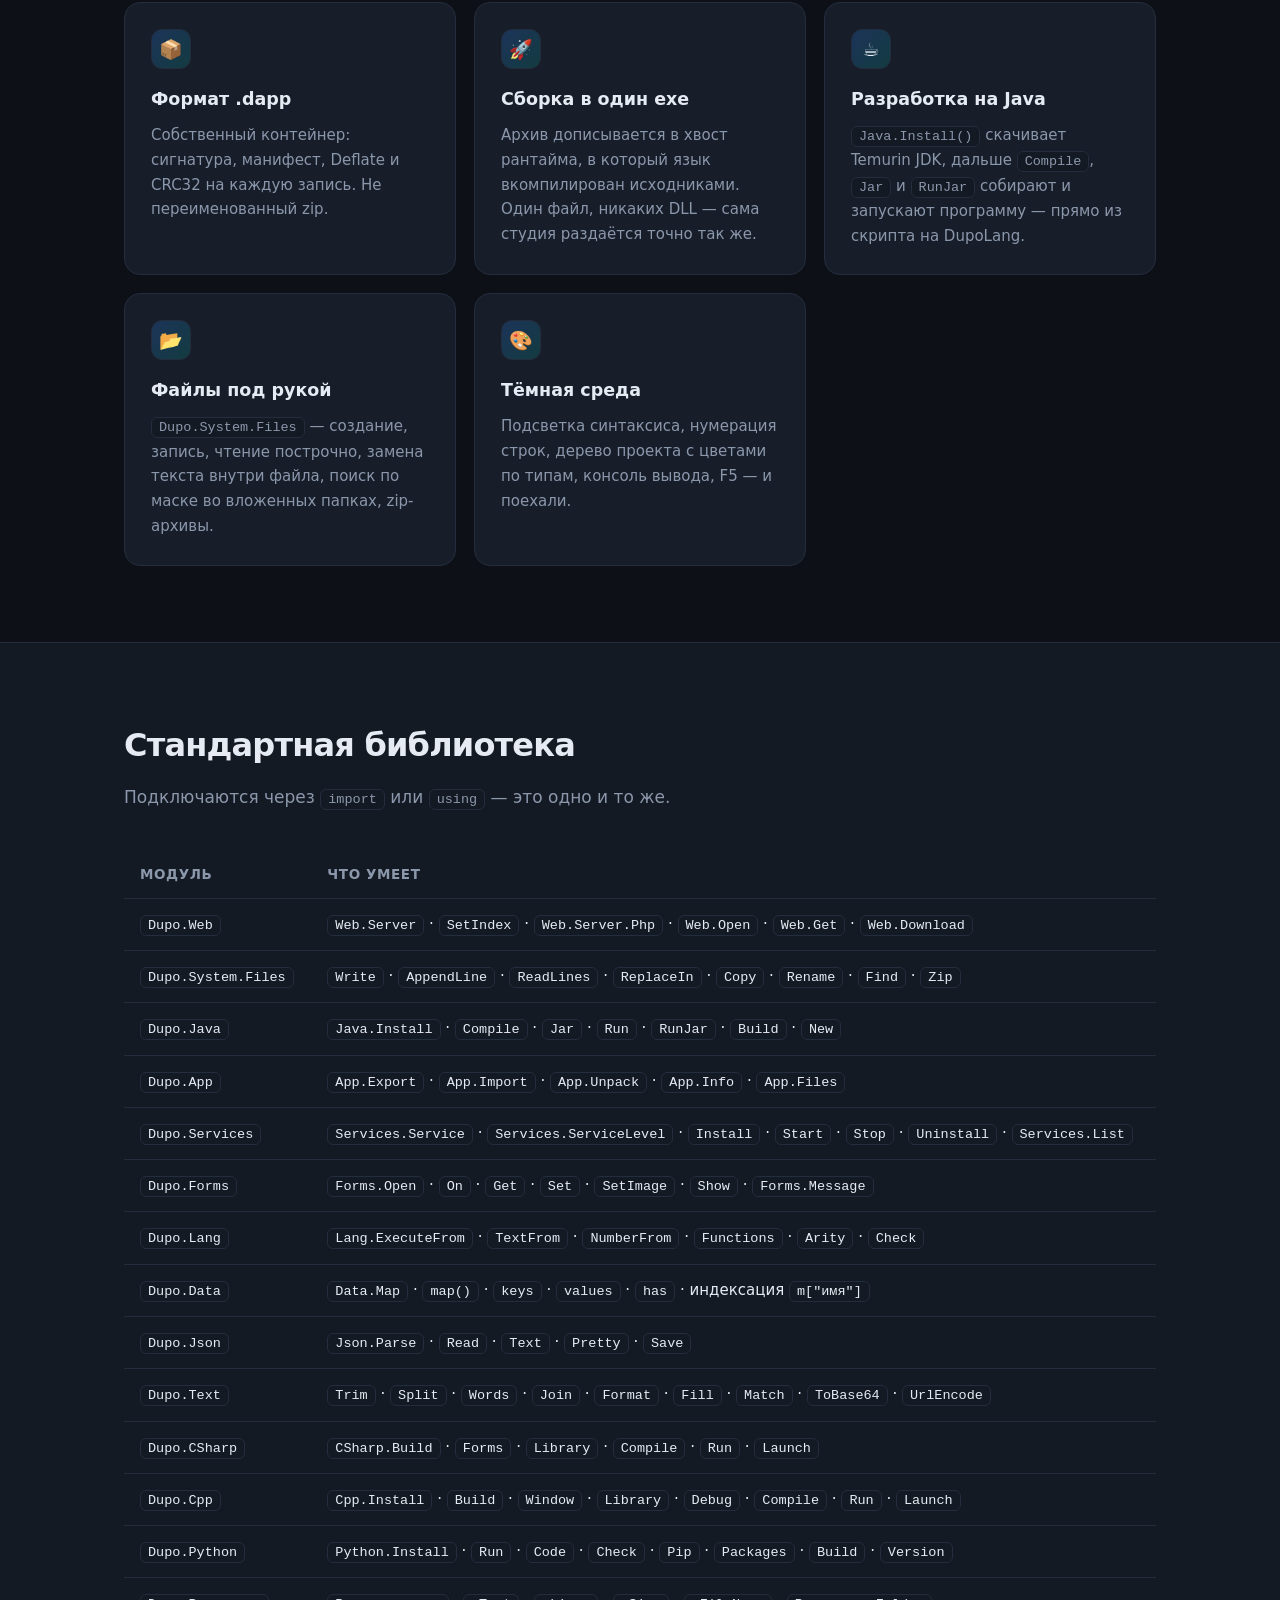
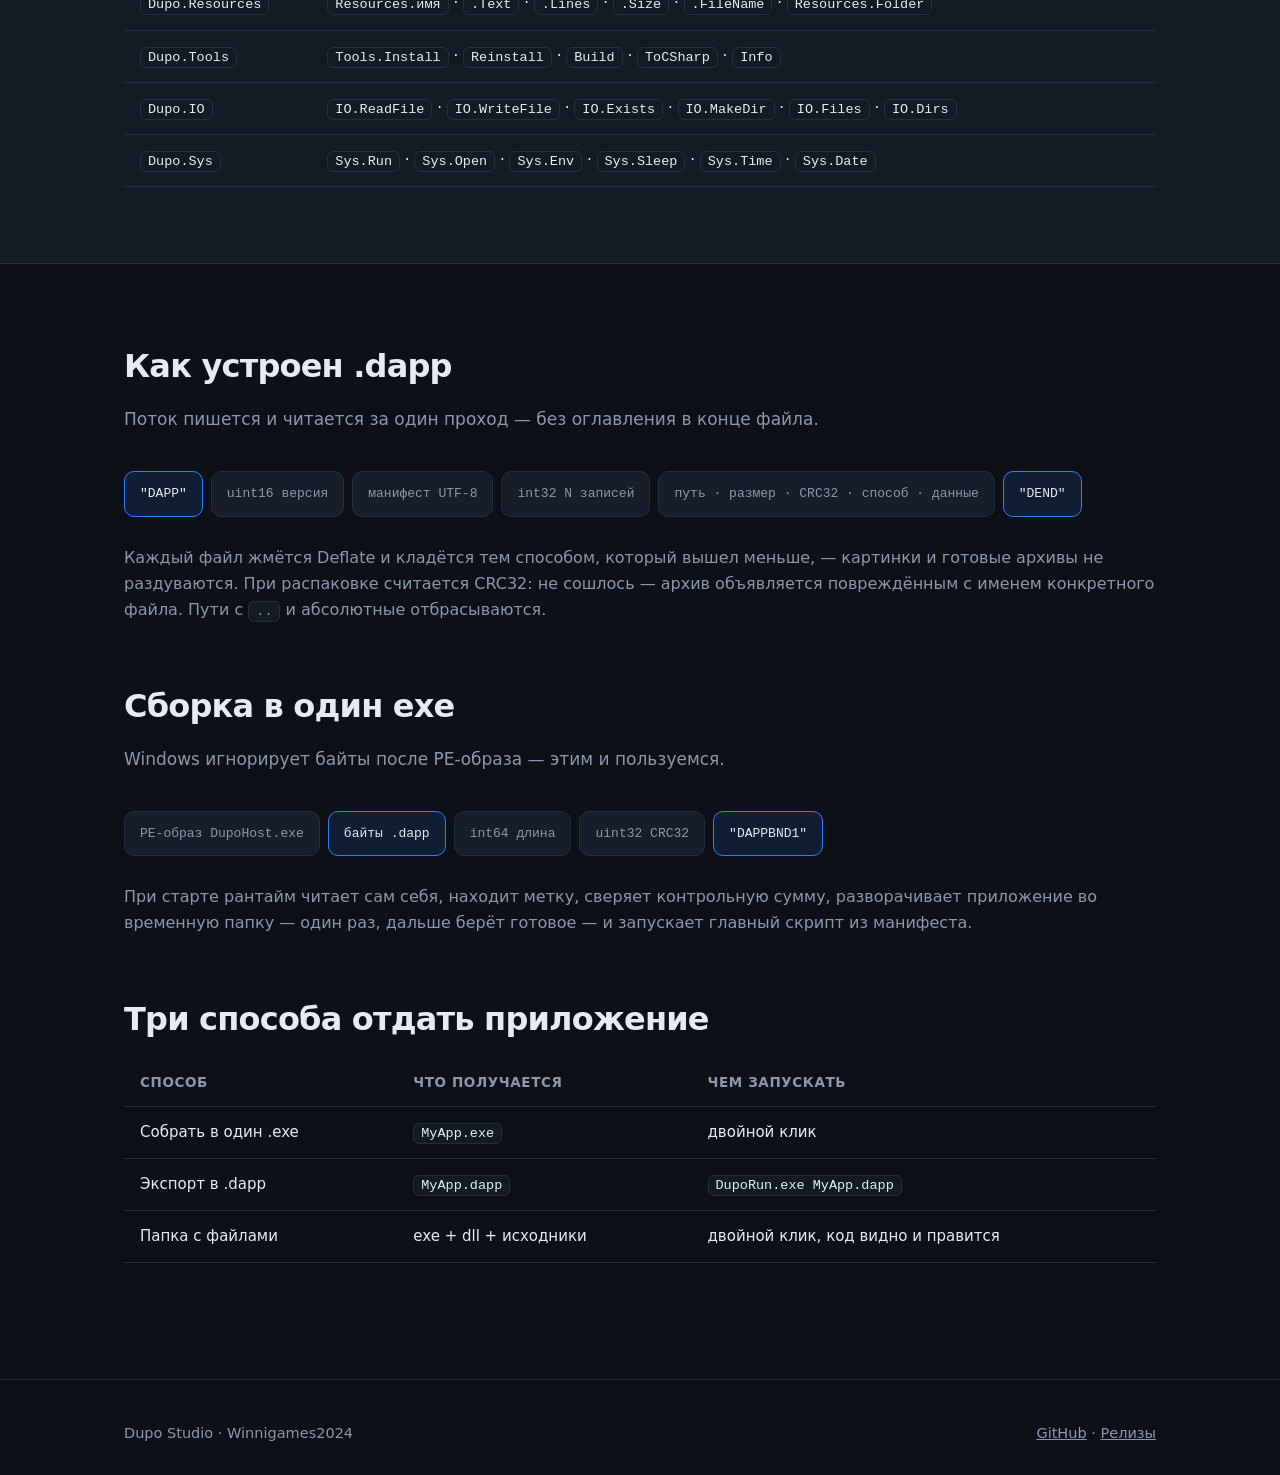
==== commit 09385c62: "0.0.6: Python, свои темы на C#, закрытие мешающих процессов Dupo.Python — переносимый Python с pytho" ====
--- a/docs/index.html
+++ b/docs/index.html
@@ -27,7 +27,7 @@
 
 <div class="hero">
   <div class="wrap">
-    <div class="badge">Версия <b>0.0.5</b> · C# WinForms · .NET Framework 4.8</div>
+    <div class="badge">Версия <b>0.0.6</b> · C# WinForms · .NET Framework 4.8</div>
     <h1>Пишешь три строки —<br>получаешь <span class="grad">готовый .exe</span></h1>
     <p class="lead">
       Конструктор приложений со своим языком DupoLang. Веб-сервер, PHP и JDK
@@ -191,7 +191,14 @@
       <tr>
         <td><code>Dupo.Cpp</code></td>
         <td><code>Cpp.Install</code> · <code>Build</code> · <code>Window</code> ·
-            <code>Compile</code> · <code>Run</code> · <code>Launch</code></td>
+            <code>Library</code> · <code>Debug</code> · <code>Compile</code> ·
+            <code>Run</code> · <code>Launch</code></td>
+      </tr>
+      <tr>
+        <td><code>Dupo.Python</code></td>
+        <td><code>Python.Install</code> · <code>Run</code> · <code>Code</code> ·
+            <code>Check</code> · <code>Pip</code> · <code>Packages</code> ·
+            <code>Build</code> · <code>Version</code></td>
       </tr>
       <tr>
         <td><code>Dupo.Resources</code></td>
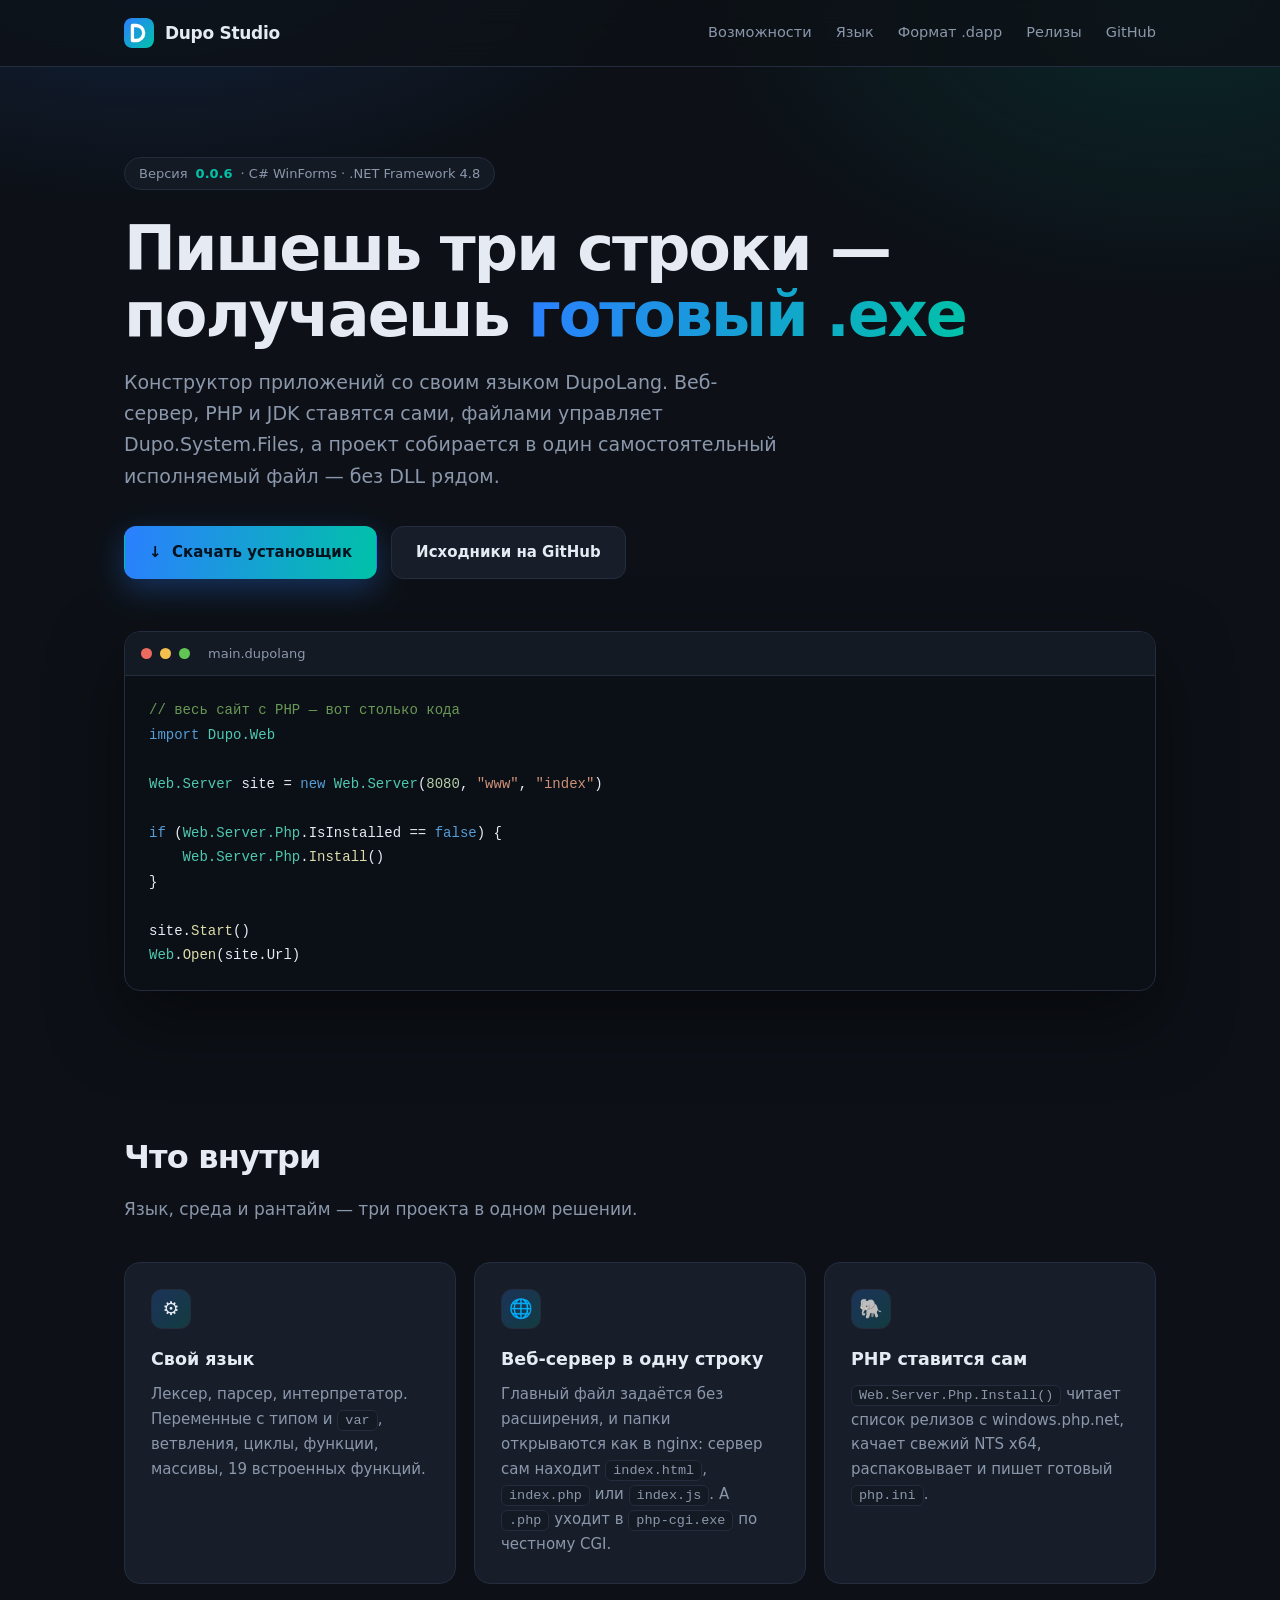
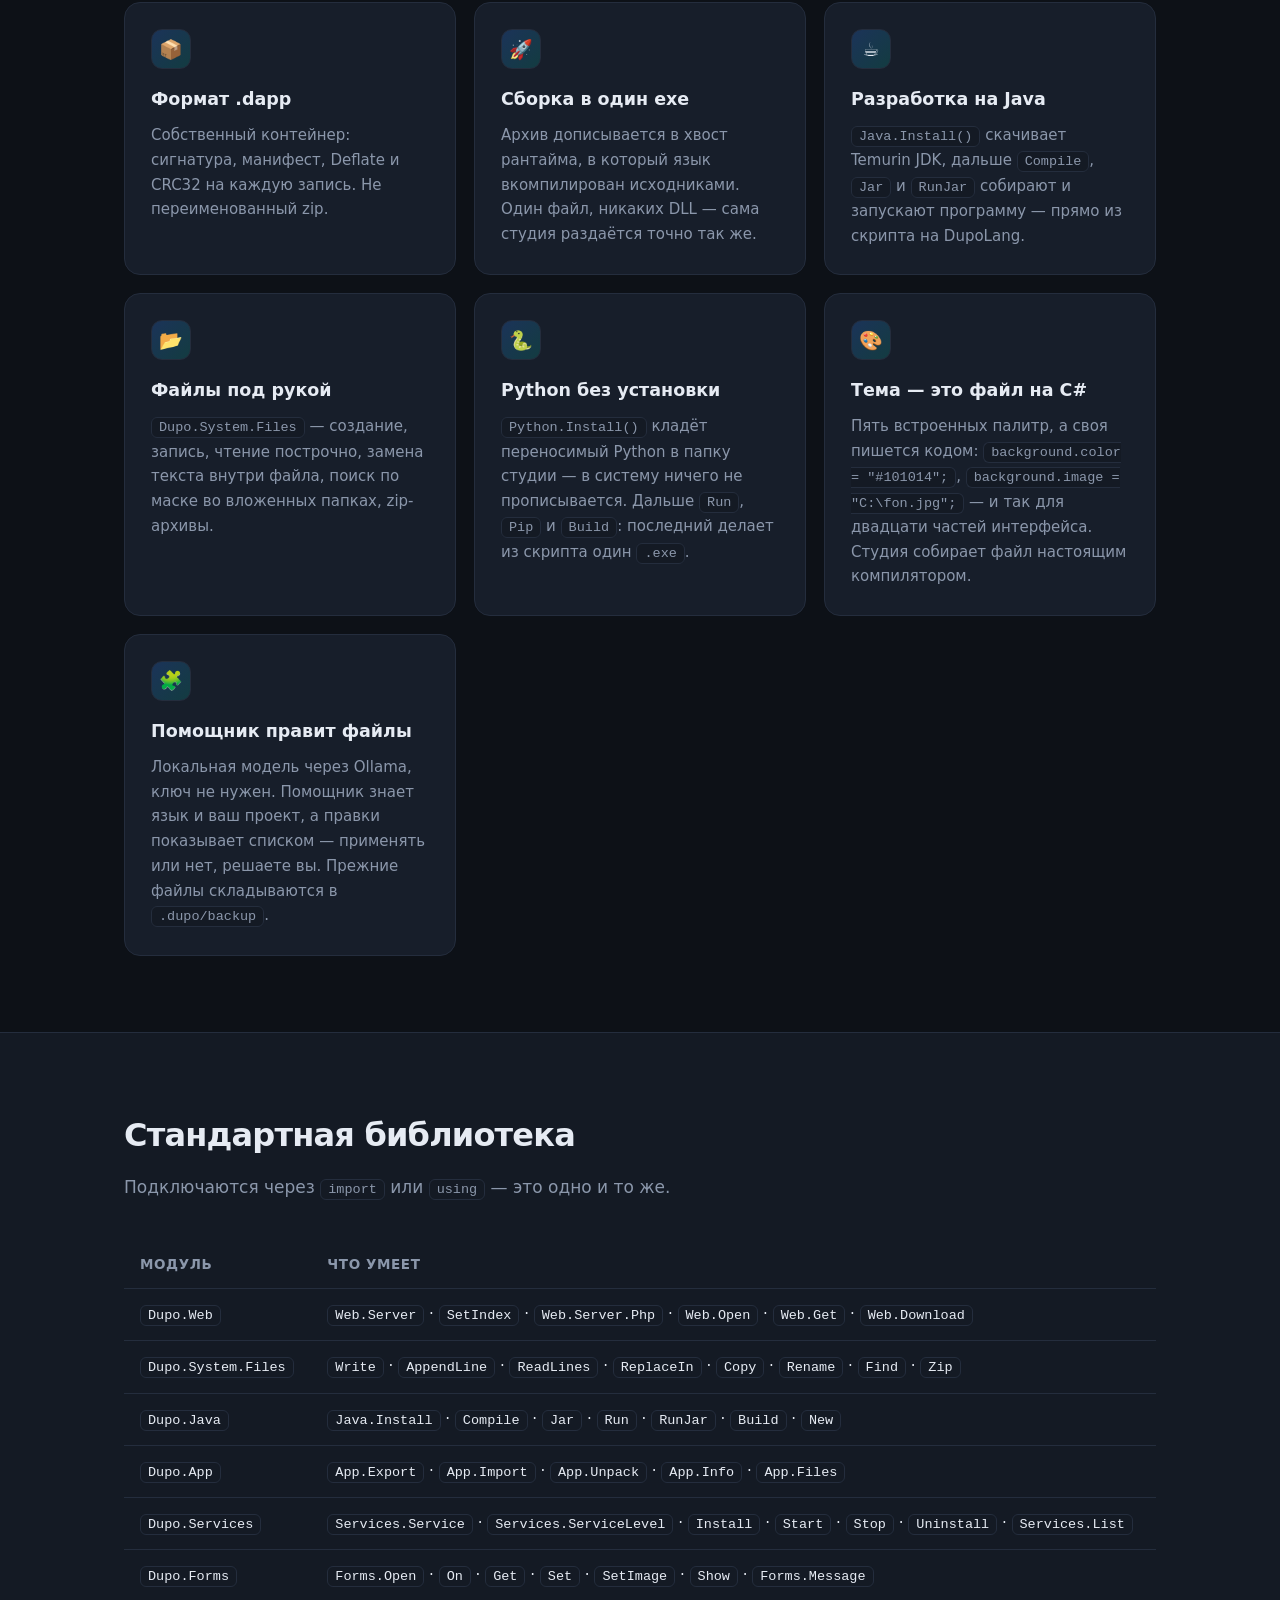
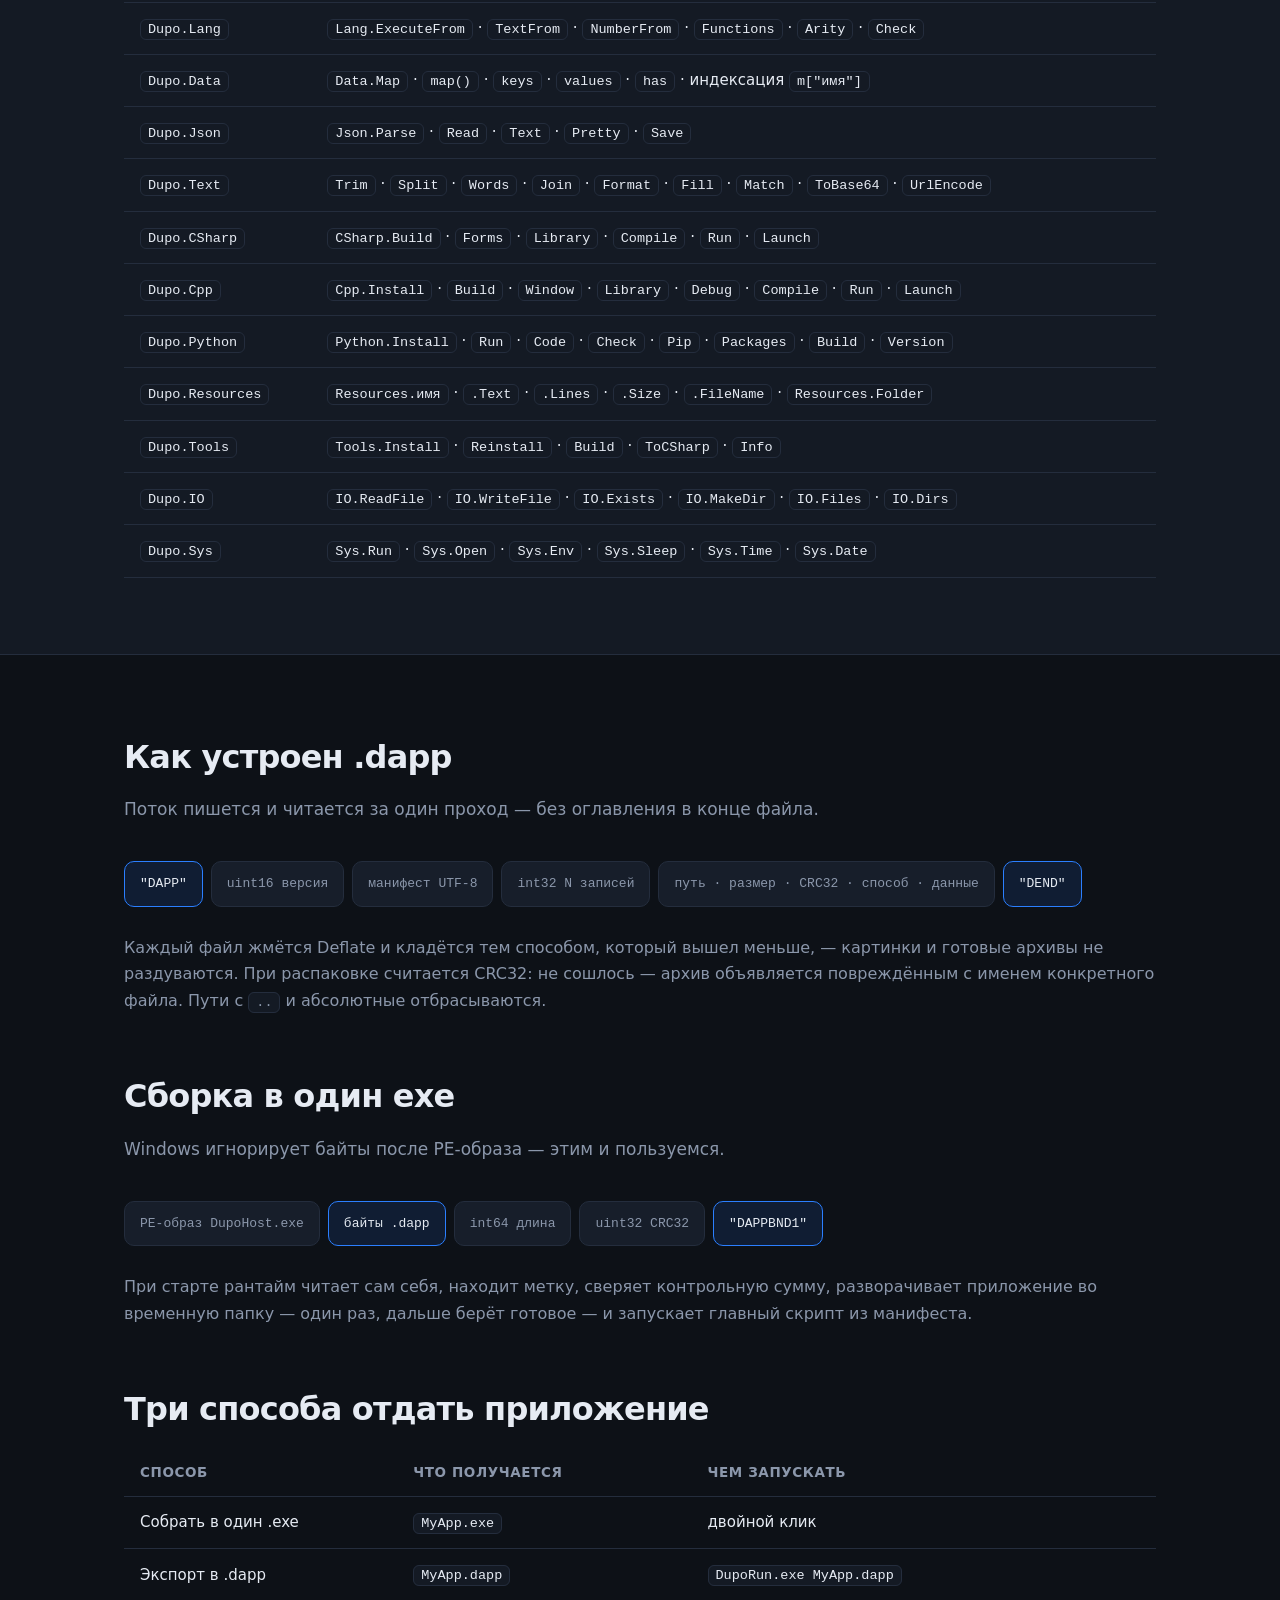
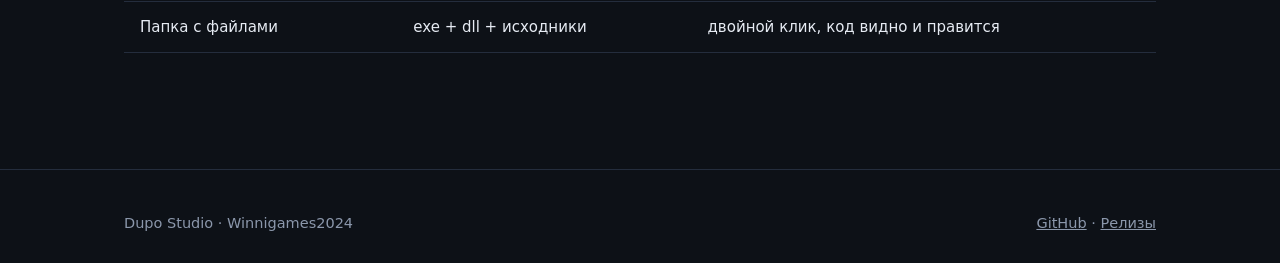
==== commit dba1f7b6: "Сайт: карточки про Python, темы на C# и помощника Co-Authored-By: Claude Opus 5 <noreply@anthropic.c" ====
--- a/docs/index.html
+++ b/docs/index.html
@@ -112,10 +112,27 @@
            zip-архивы.</p>
       </div>
       <div class="card">
+        <div class="ico">🐍</div>
+        <h3>Python без установки</h3>
+        <p><code>Python.Install()</code> кладёт переносимый Python в папку студии —
+           в систему ничего не прописывается. Дальше <code>Run</code>,
+           <code>Pip</code> и <code>Build</code>: последний делает из скрипта
+           один <code>.exe</code>.</p>
+      </div>
+      <div class="card">
         <div class="ico">🎨</div>
-        <h3>Тёмная среда</h3>
-        <p>Подсветка синтаксиса, нумерация строк, дерево проекта с цветами по типам,
-           консоль вывода, F5 — и поехали.</p>
+        <h3>Тема — это файл на C#</h3>
+        <p>Пять встроенных палитр, а своя пишется кодом:
+           <code>background.color = "#101014";</code>,
+           <code>background.image = "C:\fon.jpg";</code> — и так для двадцати
+           частей интерфейса. Студия собирает файл настоящим компилятором.</p>
+      </div>
+      <div class="card">
+        <div class="ico">🧩</div>
+        <h3>Помощник правит файлы</h3>
+        <p>Локальная модель через Ollama, ключ не нужен. Помощник знает язык
+           и ваш проект, а правки показывает списком — применять или нет,
+           решаете вы. Прежние файлы складываются в <code>.dupo/backup</code>.</p>
       </div>
     </div>
   </div>
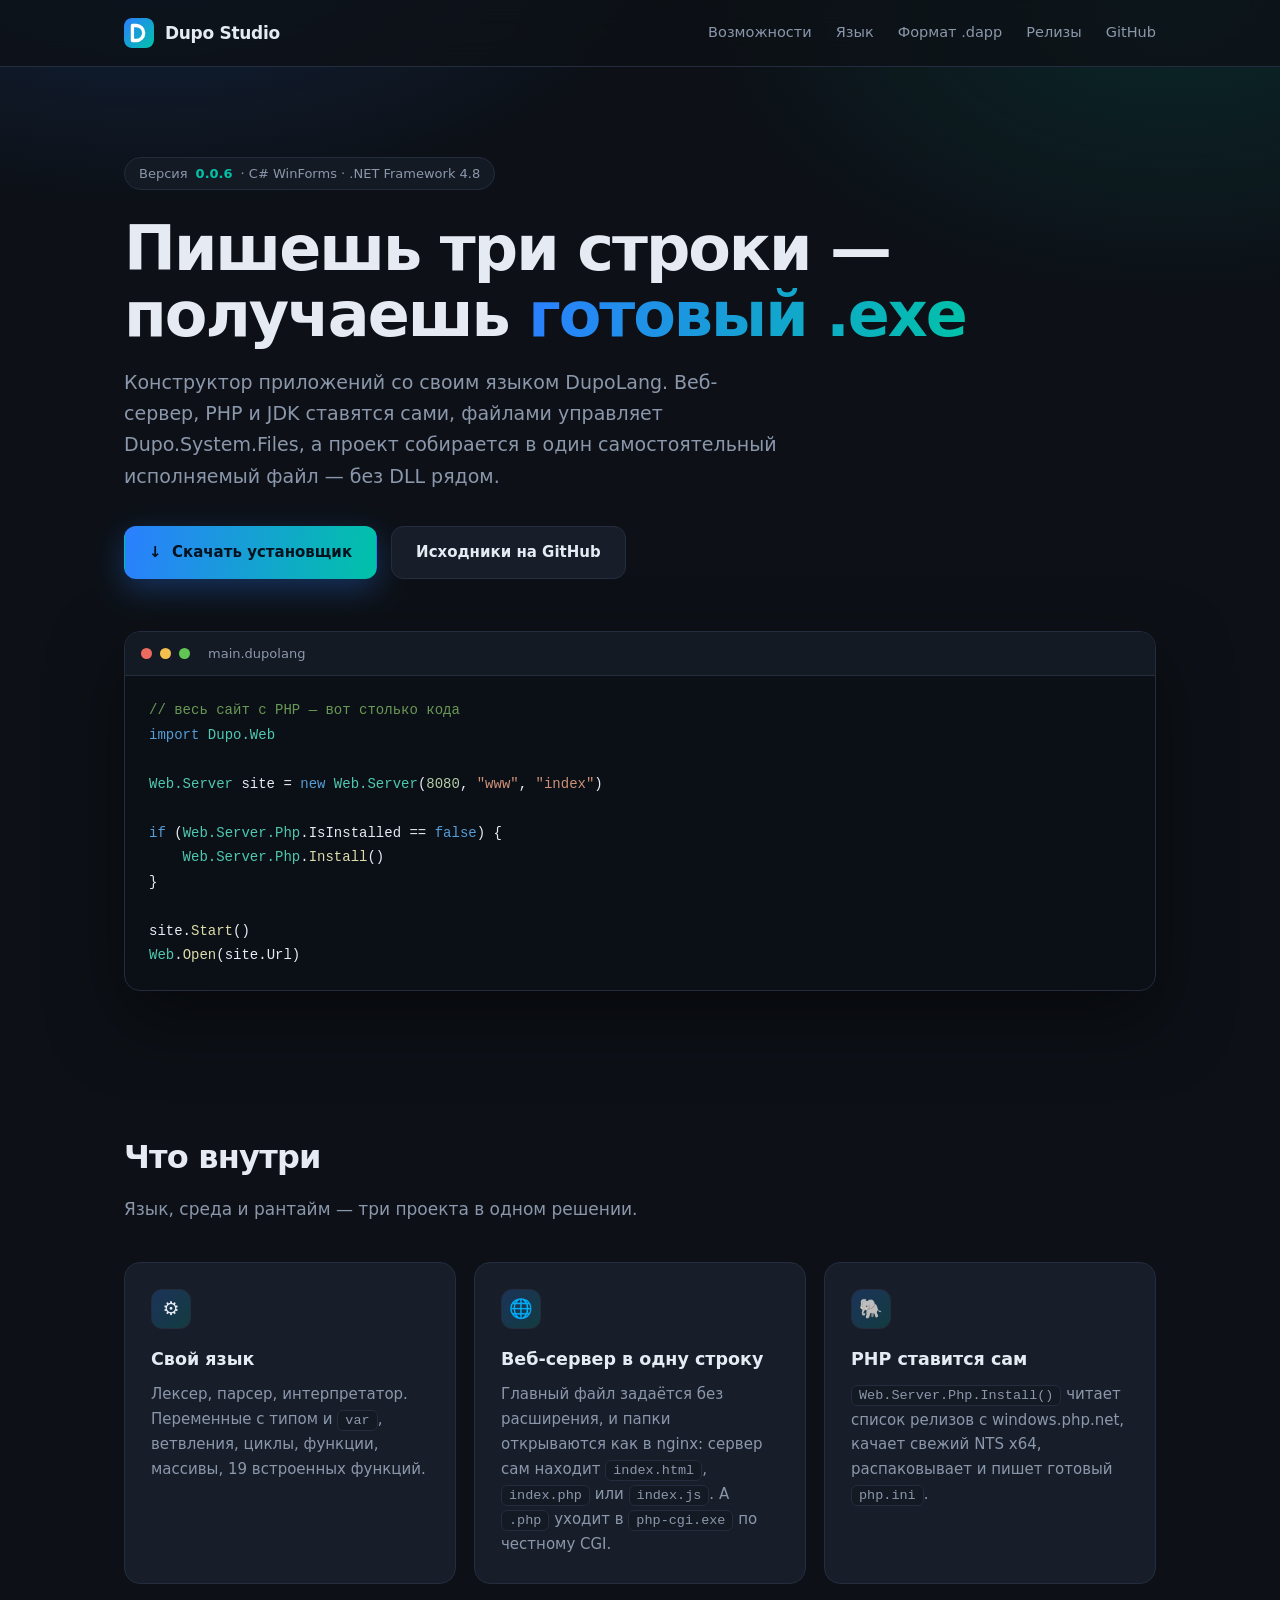
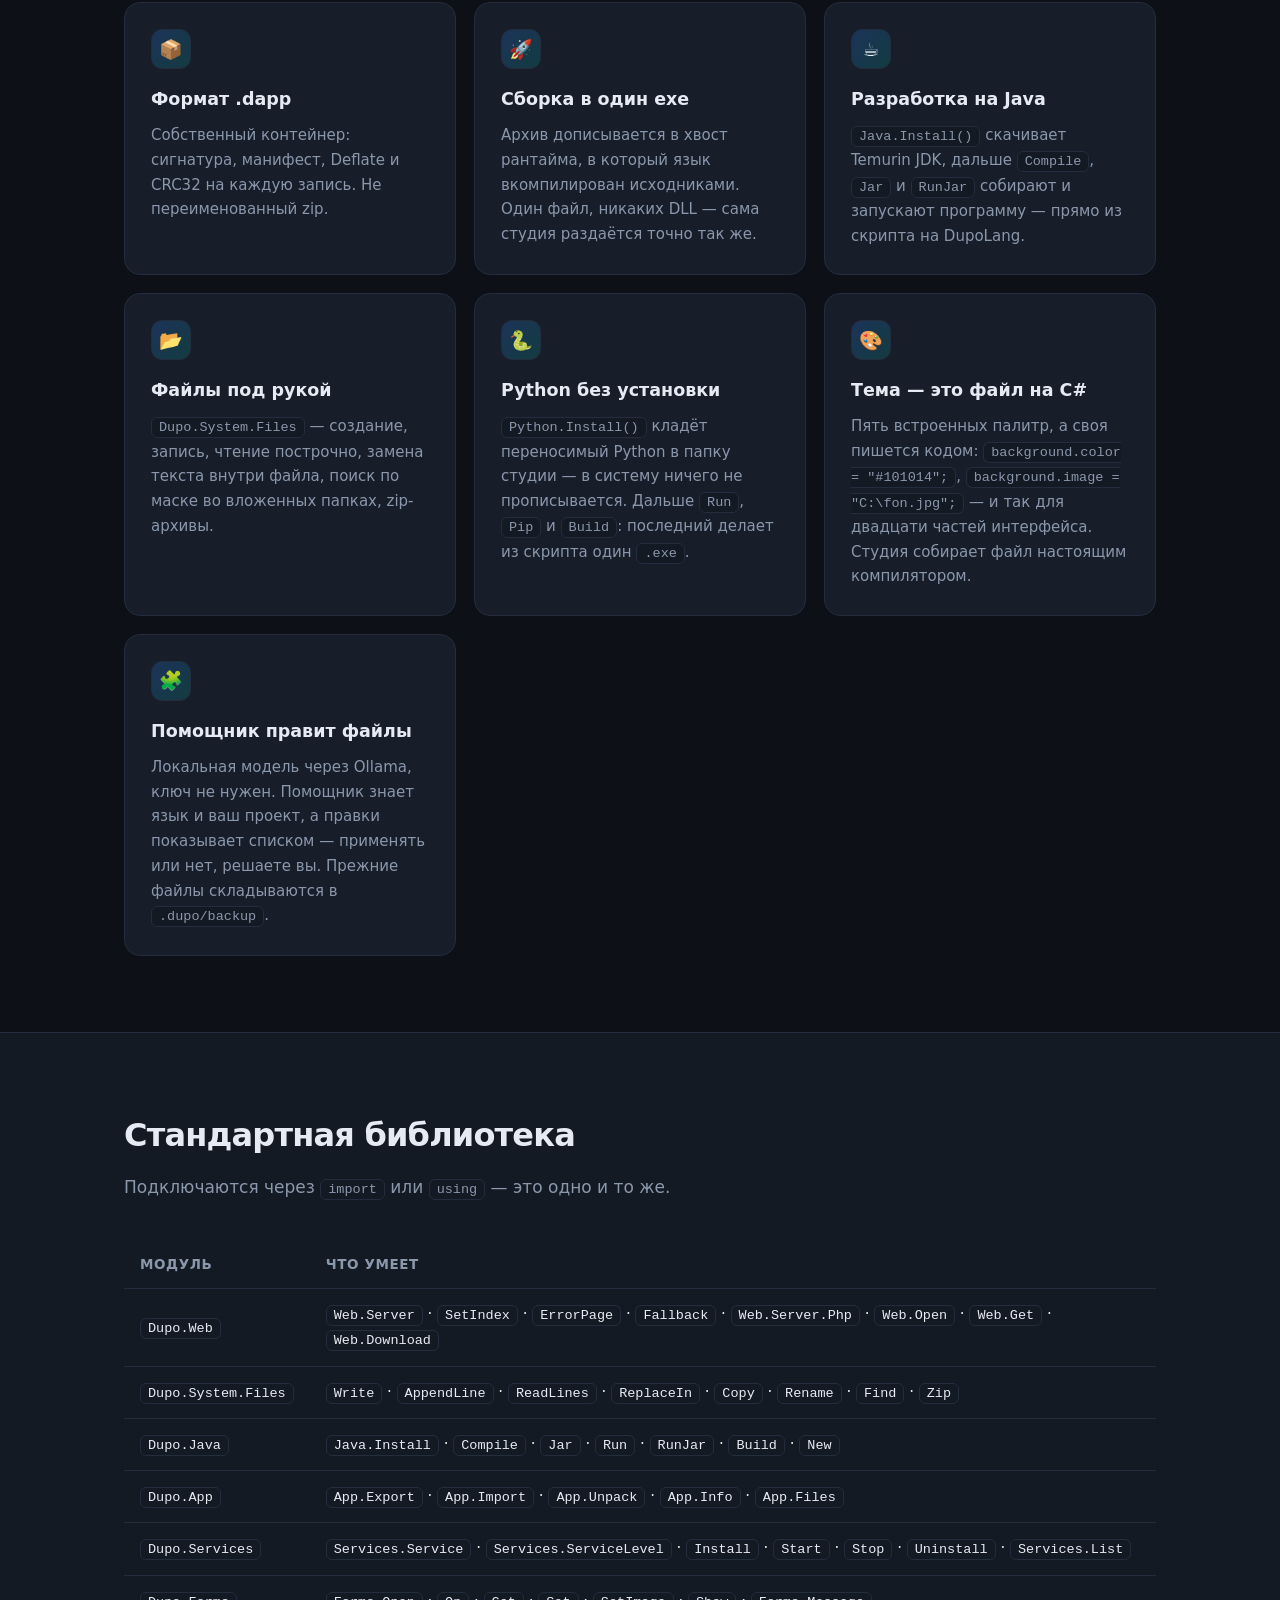
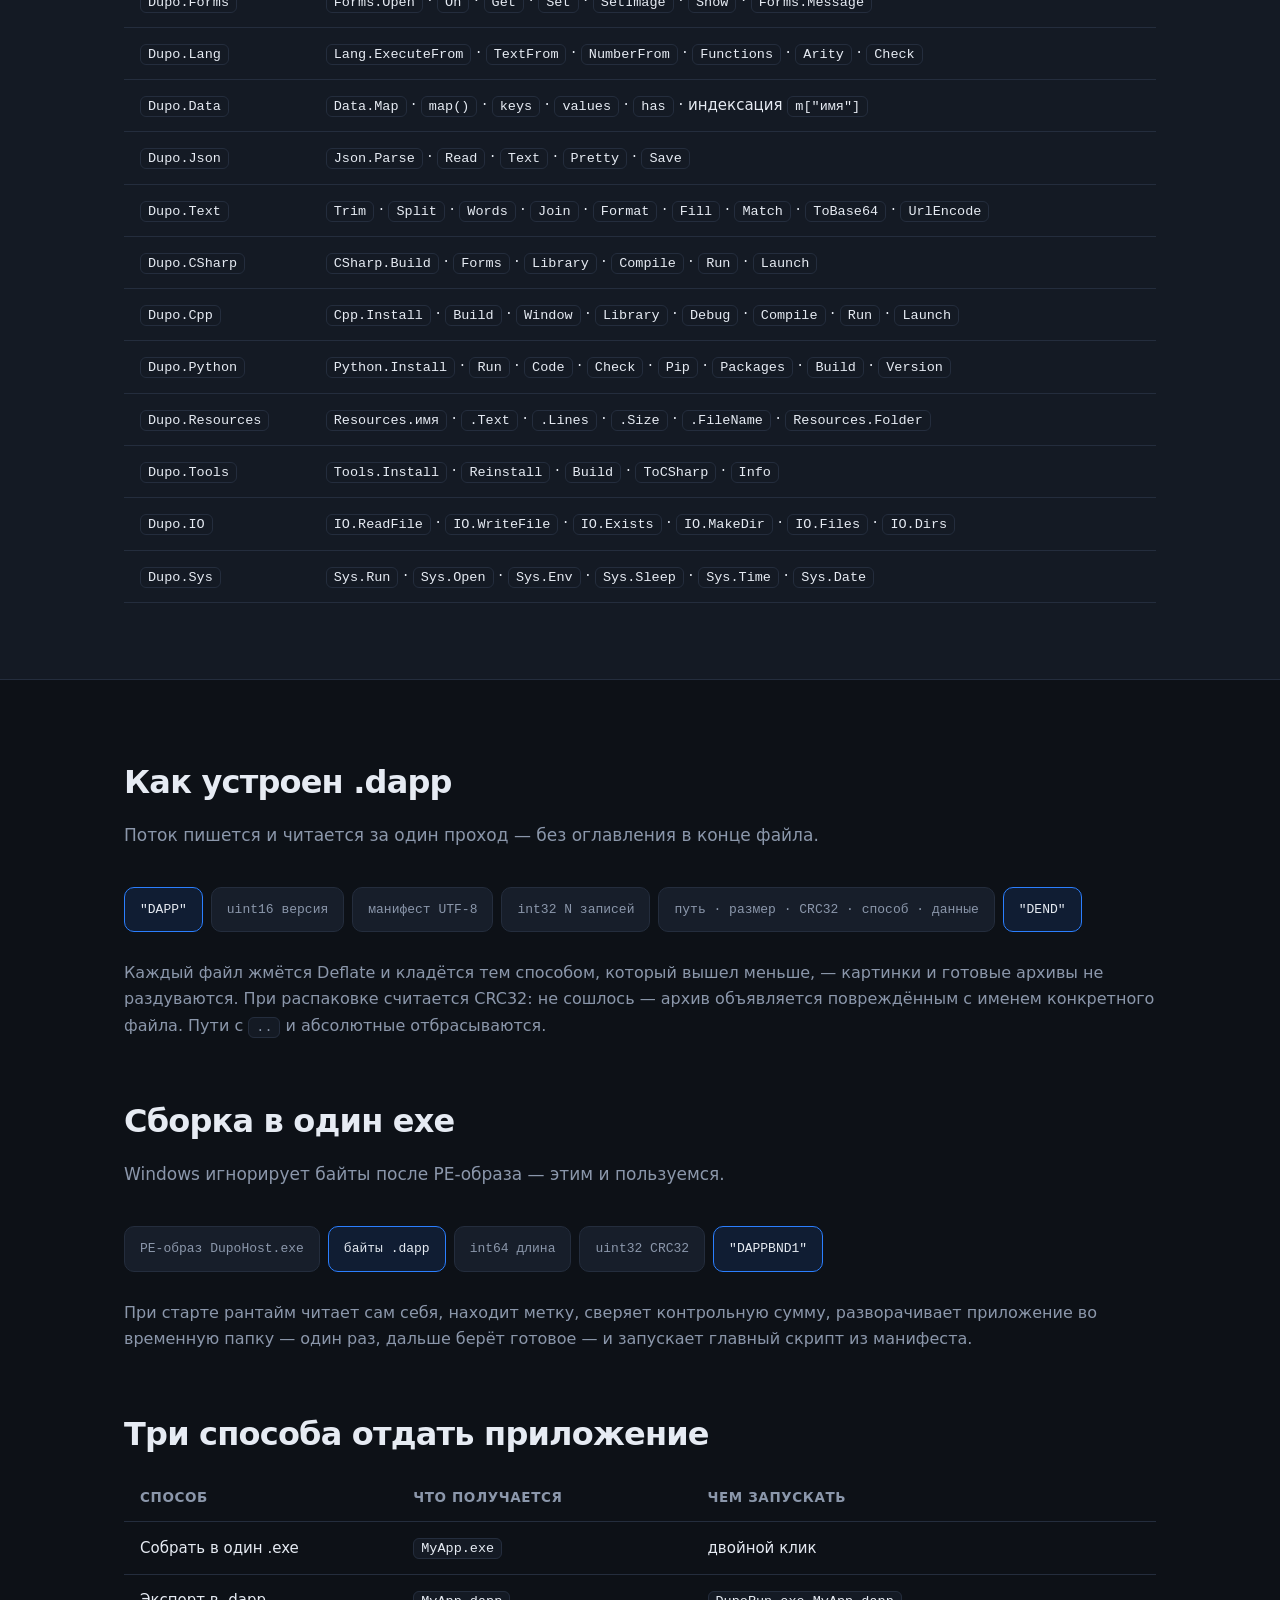
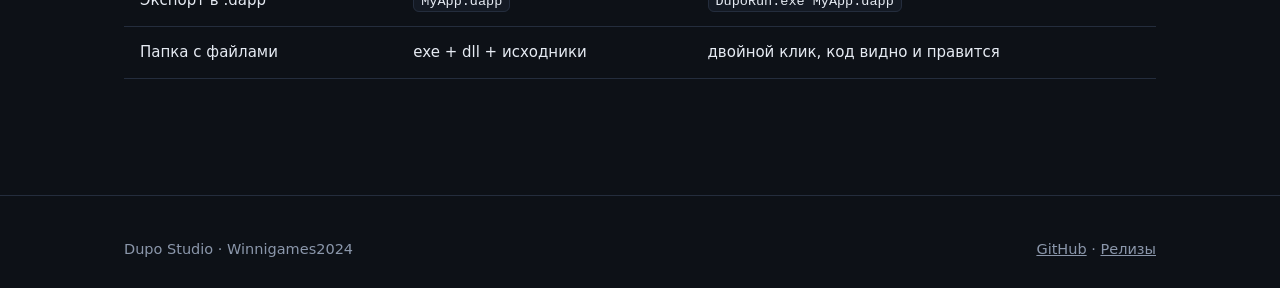
==== commit df4532b1: "Своя страница 404: на сайте и в Web.Server Сайт: docs/404.html — вместо заглушки GitHub показывает, " ====
--- a/docs/index.html
+++ b/docs/index.html
@@ -147,7 +147,8 @@
       <tr><th>Модуль</th><th>Что умеет</th></tr>
       <tr>
         <td><code>Dupo.Web</code></td>
-        <td><code>Web.Server</code> · <code>SetIndex</code> · <code>Web.Server.Php</code> · <code>Web.Open</code> ·
+        <td><code>Web.Server</code> · <code>SetIndex</code> · <code>ErrorPage</code> ·
+            <code>Fallback</code> · <code>Web.Server.Php</code> · <code>Web.Open</code> ·
             <code>Web.Get</code> · <code>Web.Download</code></td>
       </tr>
       <tr>
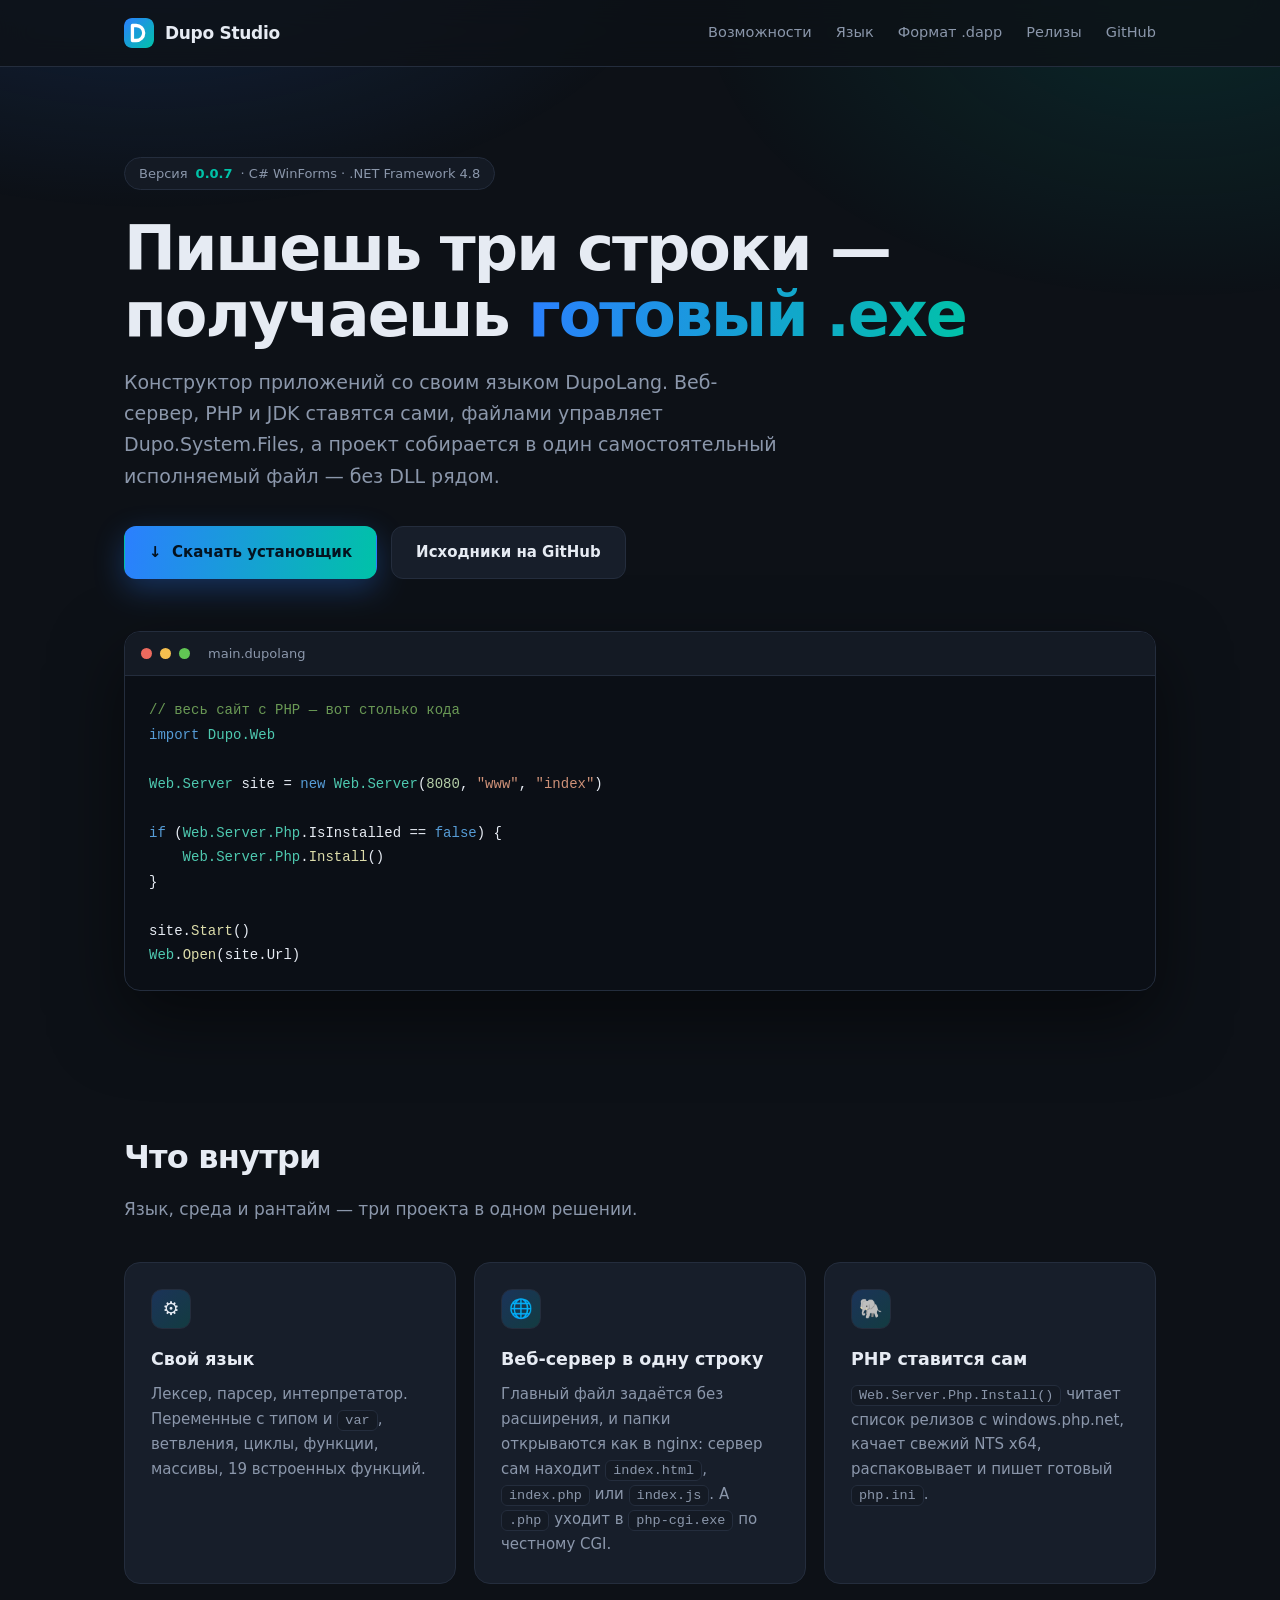
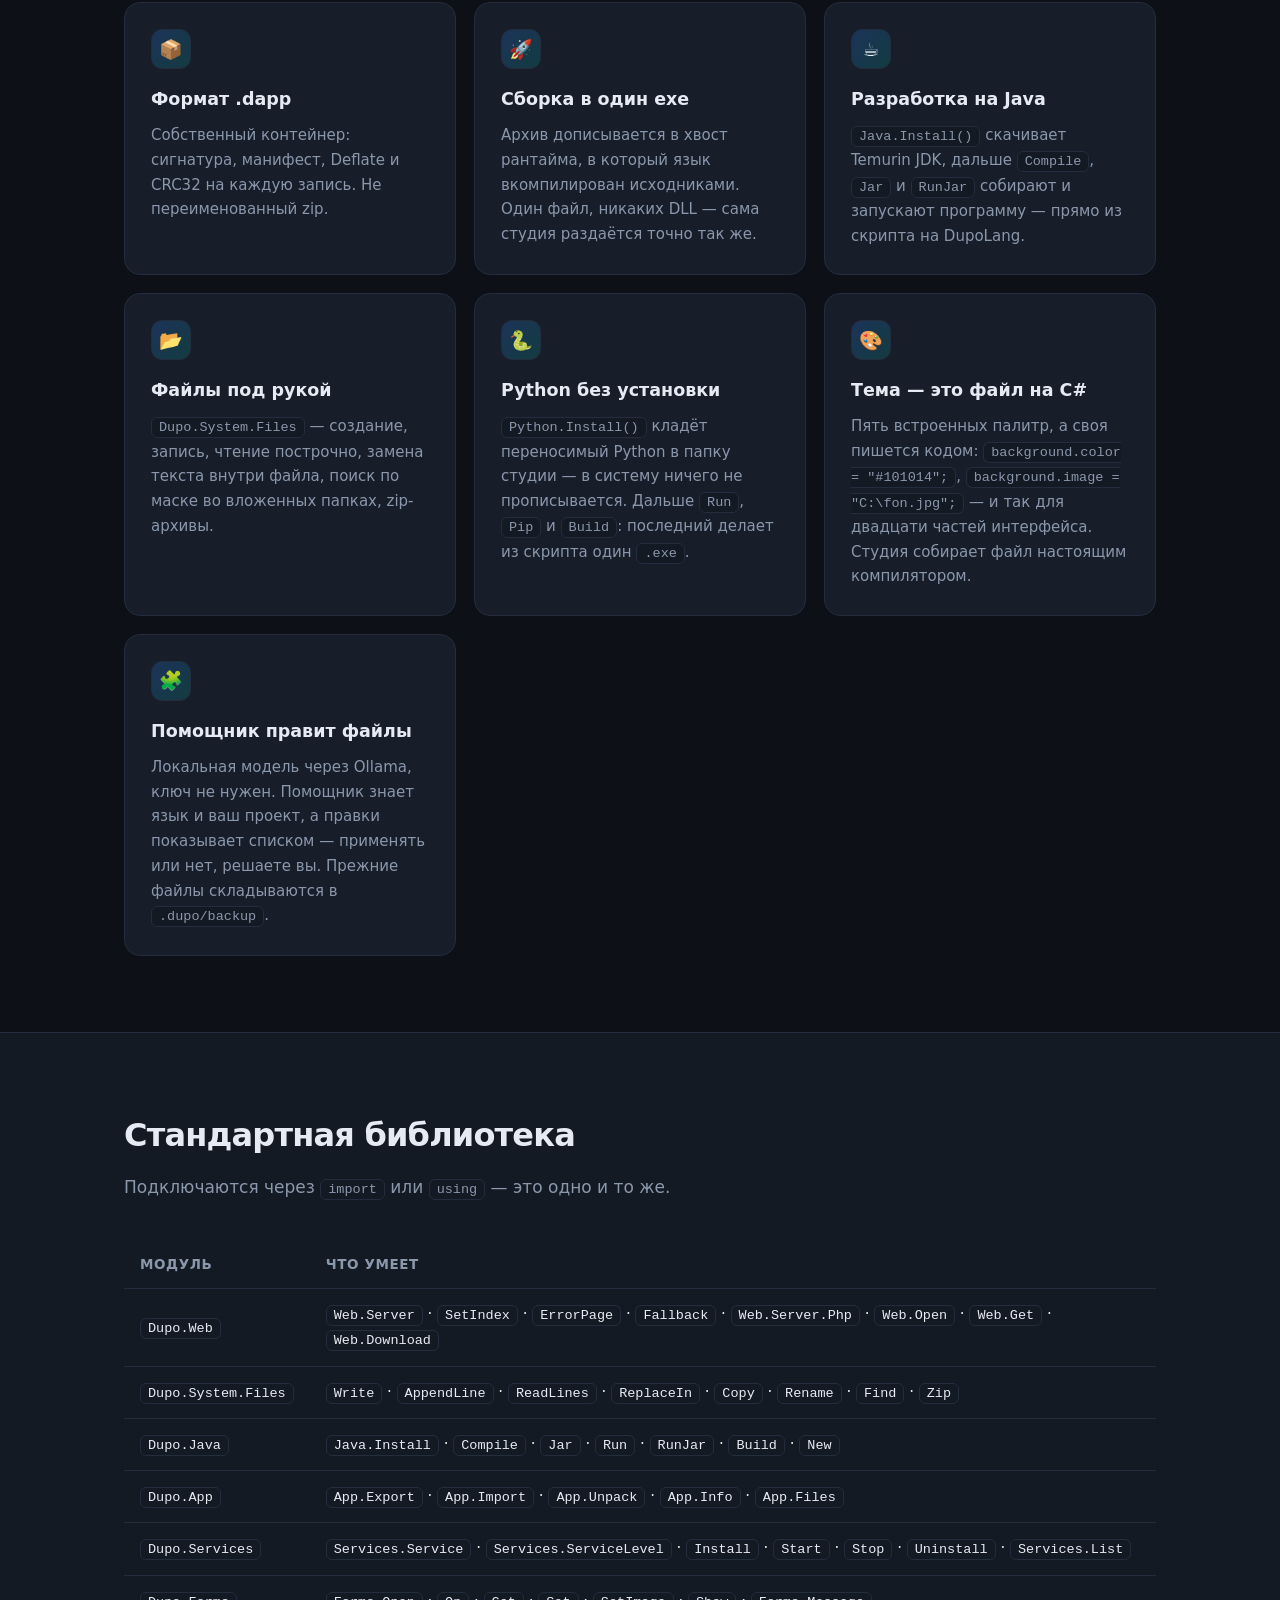
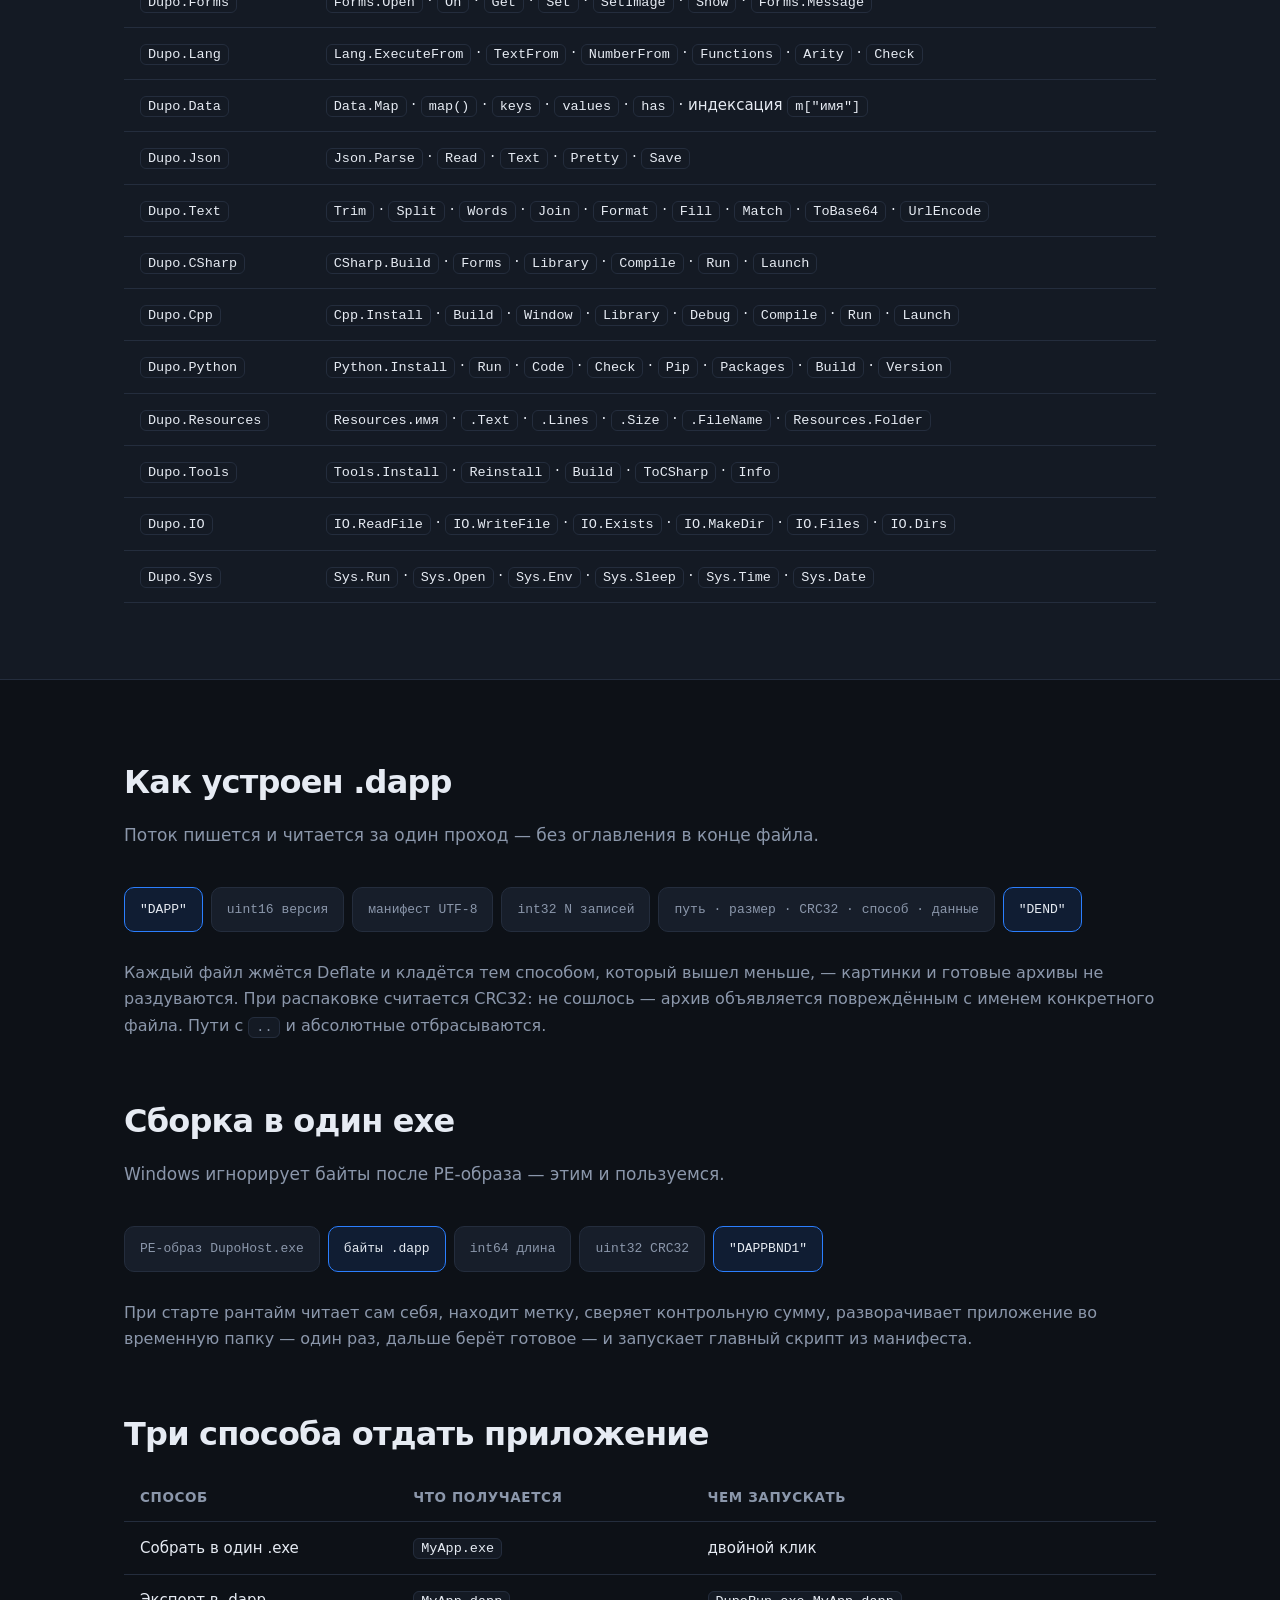
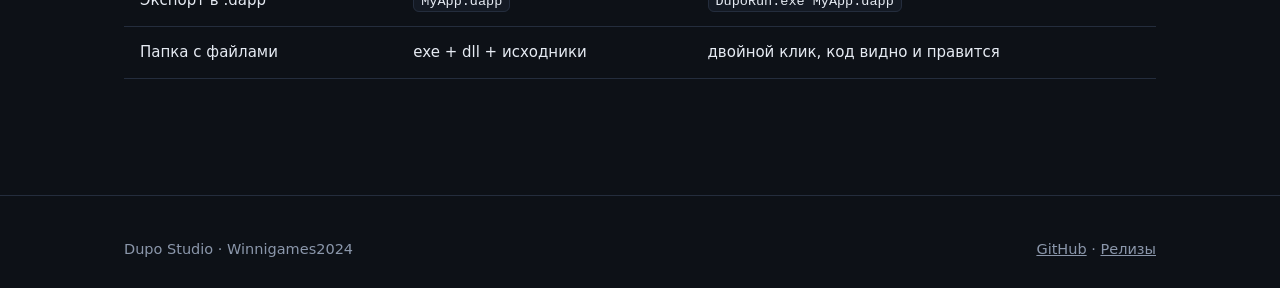
==== commit 2772650e: "Версия 0.0.7 Co-Authored-By: Claude Opus 5 <noreply@anthropic.com> Claude-Session: https://claude.ai" ====
--- a/docs/index.html
+++ b/docs/index.html
@@ -27,7 +27,7 @@
 
 <div class="hero">
   <div class="wrap">
-    <div class="badge">Версия <b>0.0.6</b> · C# WinForms · .NET Framework 4.8</div>
+    <div class="badge">Версия <b>0.0.7</b> · C# WinForms · .NET Framework 4.8</div>
     <h1>Пишешь три строки —<br>получаешь <span class="grad">готовый .exe</span></h1>
     <p class="lead">
       Конструктор приложений со своим языком DupoLang. Веб-сервер, PHP и JDK
